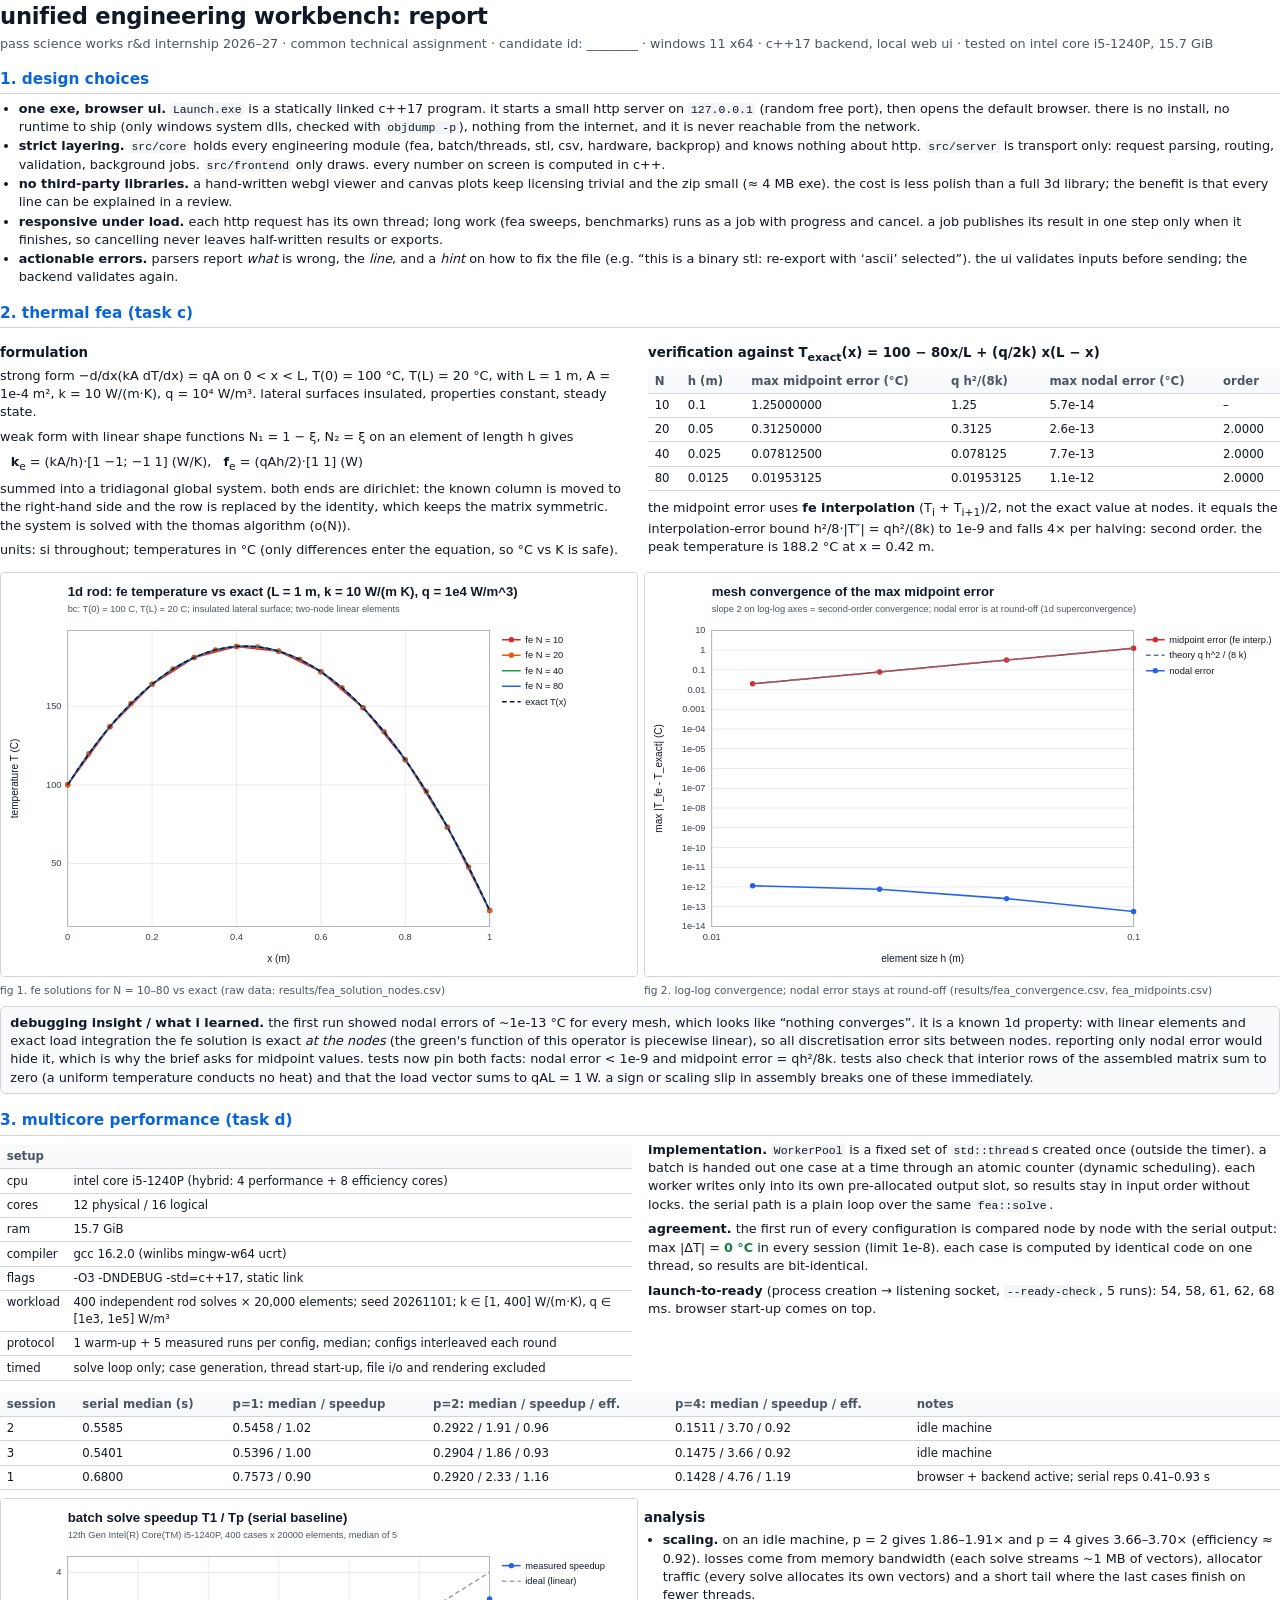
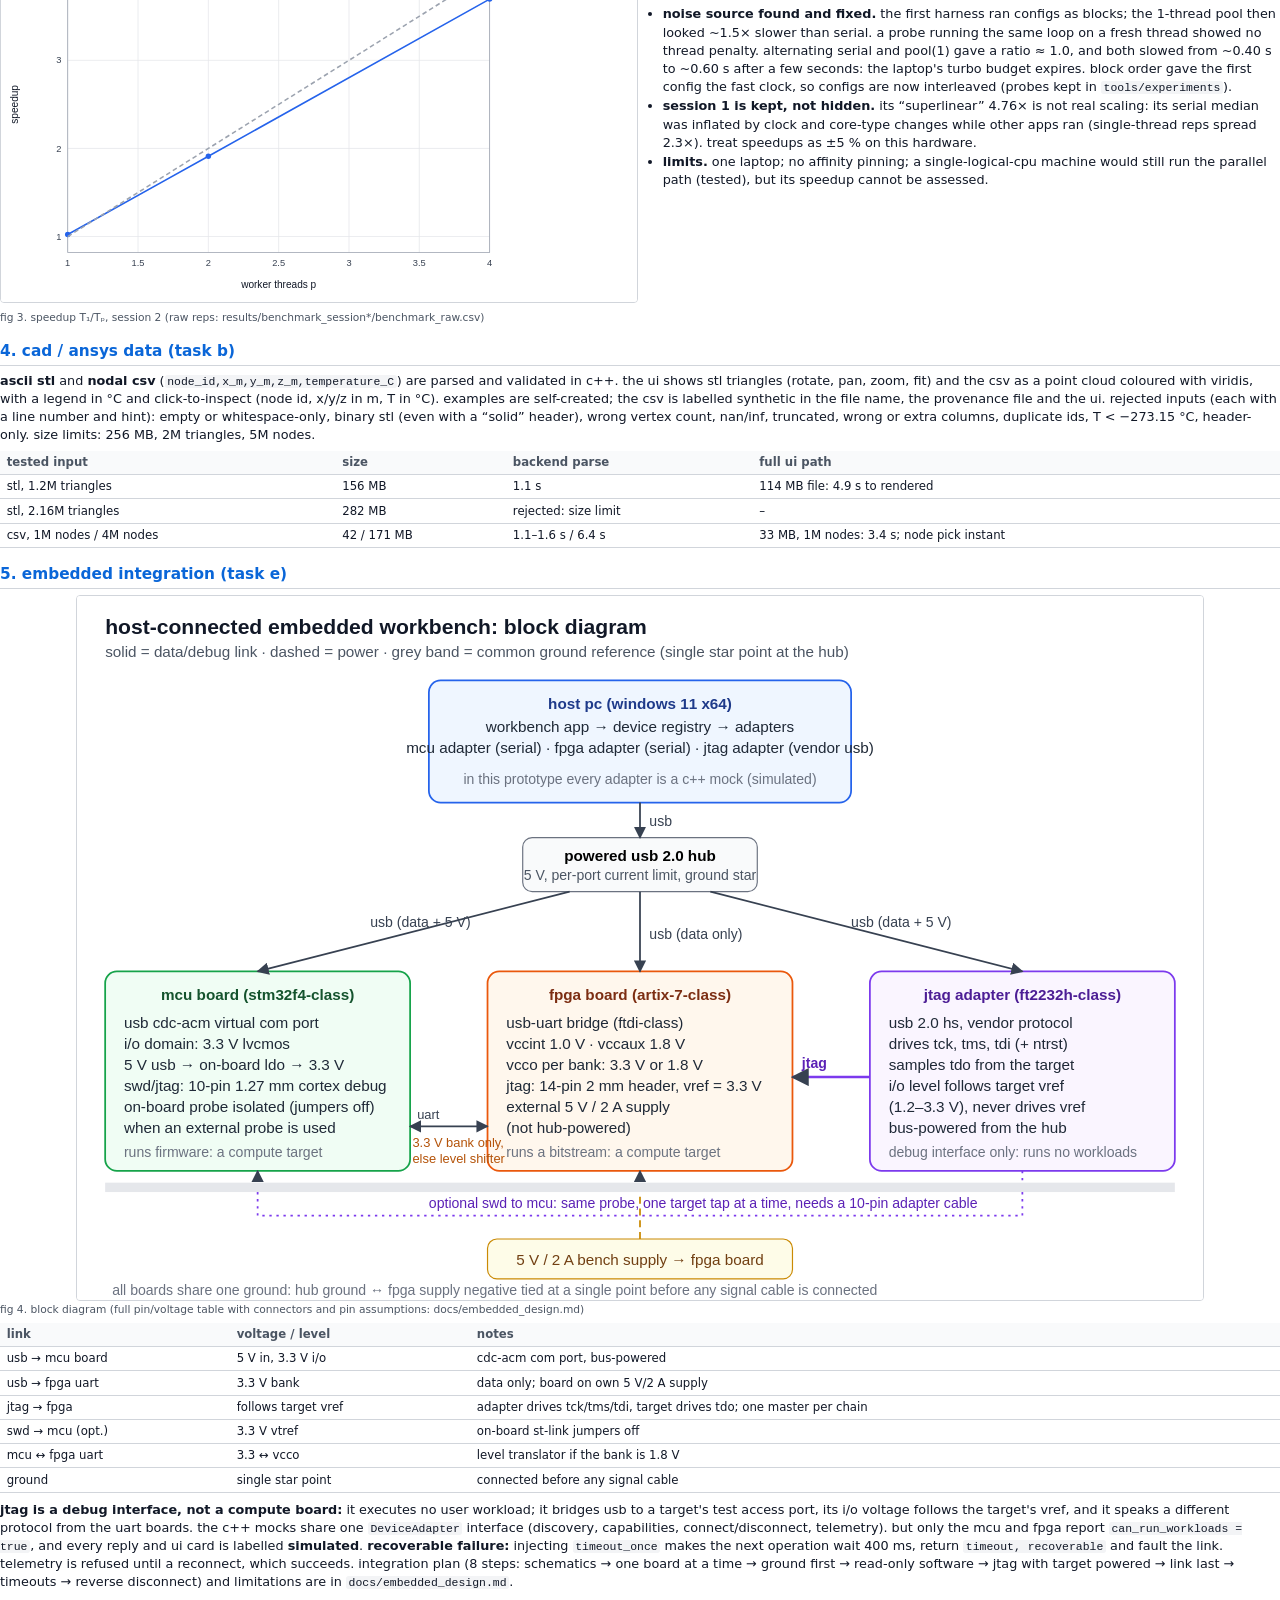
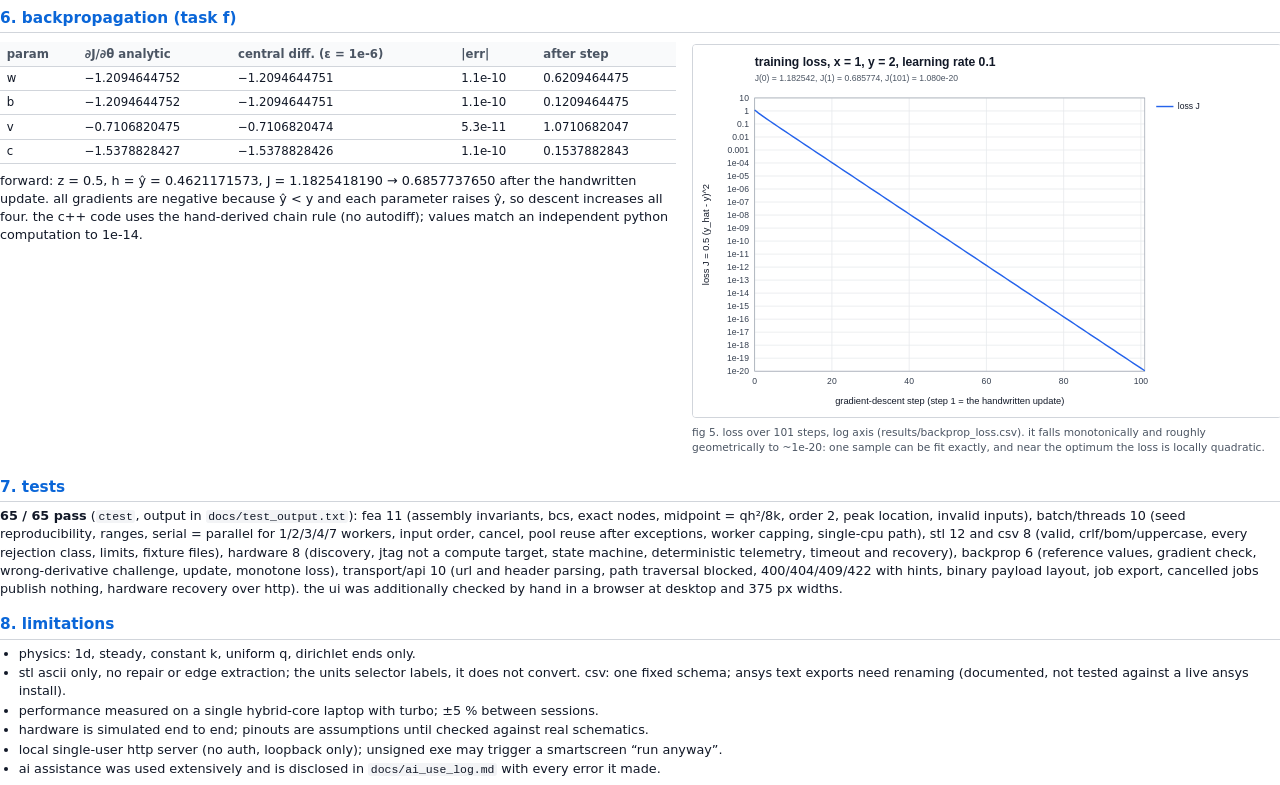
==== docs/report.html @ da9a7935 "docs: report, embedded design, backprop study sheet, ai-use log, ownership the backprop sheet's hand" ====
<!doctype html>
<html lang="en">
<head>
<meta charset="utf-8">
<title>unified engineering workbench: report</title>
<style>
  @page { size: A4; margin: 14mm 15mm 14mm 15mm; }
  :root { --ink: #111827; --muted: #4b5563; --rule: #d1d5db; --accent: #0a66d8; }
  html { -webkit-print-color-adjust: exact; print-color-adjust: exact; }
  body { font: 9.6pt/1.42 "Segoe UI", system-ui, sans-serif; color: var(--ink); margin: 0; }
  h1 { font-size: 17pt; margin: 0 0 2pt; letter-spacing: -0.01em; }
  h2 { font-size: 11.5pt; margin: 12pt 0 4pt; color: var(--accent); border-bottom: 1px solid var(--rule); padding-bottom: 2pt; }
  h3 { font-size: 10pt; margin: 8pt 0 3pt; }
  p { margin: 0 0 5pt; }
  ul { margin: 0 0 5pt; padding-left: 14pt; }
  li { margin: 1pt 0; }
  code { font: 8.6pt Consolas, monospace; background: #f3f4f6; padding: 0 2pt; border-radius: 2pt; }
  table { border-collapse: collapse; width: 100%; margin: 3pt 0 6pt; font-size: 8.8pt; font-variant-numeric: tabular-nums; }
  th, td { border-bottom: 1px solid var(--rule); padding: 2.5pt 5pt; text-align: left; vertical-align: top; }
  th { color: var(--muted); font-weight: 600; background: #f9fafb; }
  .sub { color: var(--muted); margin-bottom: 8pt; }
  .figs { display: grid; grid-template-columns: 1fr 1fr; gap: 6pt; margin: 4pt 0 6pt; }
  .figs img, .fig img { width: 100%; border: 1px solid var(--rule); border-radius: 3pt; }
  .fig { margin: 4pt 0; }
  .cap { font-size: 8pt; color: var(--muted); margin-top: 1pt; }
  .two { display: grid; grid-template-columns: 1fr 1fr; gap: 12pt; }
  .break { break-before: page; }
  .box { border: 1px solid var(--rule); border-radius: 4pt; padding: 5pt 7pt; background: #f9fafb; margin: 4pt 0 6pt; }
  .ok { color: #15803d; font-weight: 600; }
  .figs, .fig, table, .box, .two { break-inside: avoid; }
  h2 { break-after: avoid; }
  .bp { grid-template-columns: 1.15fr 1fr; }
  .bp td, .bp th { white-space: nowrap; }
</style>
</head>
<body>

<h1>unified engineering workbench: report</h1>
<div class="sub">pass science works r&amp;d internship 2026–27 · common technical assignment · candidate id: ________ ·
windows 11 x64 · c++17 backend, local web ui · tested on intel core i5-1240P, 15.7 GiB</div>

<h2>1. design choices</h2>
<ul>
  <li><b>one exe, browser ui.</b> <code>Launch.exe</code> is a statically linked c++17 program. it starts a small http server on
    <code>127.0.0.1</code> (random free port), then opens the default browser. there is no install, no runtime to ship
    (only windows system dlls, checked with <code>objdump -p</code>), nothing from the internet, and it is never reachable from the network.</li>
  <li><b>strict layering.</b> <code>src/core</code> holds every engineering module (fea, batch/threads, stl, csv, hardware, backprop) and knows
    nothing about http. <code>src/server</code> is transport only: request parsing, routing, validation, background jobs.
    <code>src/frontend</code> only draws. every number on screen is computed in c++.</li>
  <li><b>no third-party libraries.</b> a hand-written webgl viewer and canvas plots keep licensing trivial and the zip small (≈ 4 MB exe).
    the cost is less polish than a full 3d library; the benefit is that every line can be explained in a review.</li>
  <li><b>responsive under load.</b> each http request has its own thread; long work (fea sweeps, benchmarks) runs as a job with progress
    and cancel. a job publishes its result in one step only when it finishes, so cancelling never leaves half-written results or exports.</li>
  <li><b>actionable errors.</b> parsers report <i>what</i> is wrong, the <i>line</i>, and a <i>hint</i> on how to fix the file
    (e.g. “this is a binary stl: re-export with ‘ascii’ selected”). the ui validates inputs before sending; the backend validates again.</li>
</ul>

<h2>2. thermal fea (task c)</h2>
<div class="two">
<div>
<h3>formulation</h3>
<p>strong form −d/dx(kA dT/dx) = qA on 0 &lt; x &lt; L, T(0) = 100 °C, T(L) = 20 °C, with L = 1 m, A = 1e-4 m², k = 10 W/(m·K),
q = 10⁴ W/m³. lateral surfaces insulated, properties constant, steady state.</p>
<p>weak form with linear shape functions N₁ = 1 − ξ, N₂ = ξ on an element of length h gives</p>
<p style="margin-left:8pt"><b>k</b><sub>e</sub> = (kA/h)·[1 −1; −1 1] (W/K), &nbsp; <b>f</b><sub>e</sub> = (qAh/2)·[1 1] (W)</p>
<p>summed into a tridiagonal global system. both ends are dirichlet: the known column is moved to the right-hand side and the row
is replaced by the identity, which keeps the matrix symmetric. the system is solved with the thomas algorithm (o(N)).</p>
<p>units: si throughout; temperatures in °C (only differences enter the equation, so °C vs K is safe).</p>
</div>
<div>
<h3>verification against T<sub>exact</sub>(x) = 100 − 80x/L + (q/2k) x(L − x)</h3>
<table>
  <tr><th>N</th><th>h (m)</th><th>max midpoint error (°C)</th><th>q h²/(8k)</th><th>max nodal error (°C)</th><th>order</th></tr>
  <tr><td>10</td><td>0.1</td><td>1.25000000</td><td>1.25</td><td>5.7e-14</td><td>–</td></tr>
  <tr><td>20</td><td>0.05</td><td>0.31250000</td><td>0.3125</td><td>2.6e-13</td><td>2.0000</td></tr>
  <tr><td>40</td><td>0.025</td><td>0.07812500</td><td>0.078125</td><td>7.7e-13</td><td>2.0000</td></tr>
  <tr><td>80</td><td>0.0125</td><td>0.01953125</td><td>0.01953125</td><td>1.1e-12</td><td>2.0000</td></tr>
</table>
<p>the midpoint error uses <b>fe interpolation</b> (T<sub>i</sub> + T<sub>i+1</sub>)/2, not the exact value at nodes. it equals the
interpolation-error bound h²/8·|T″| = qh²/(8k) to 1e-9 and falls 4× per halving: second order. the peak temperature
is 188.2 °C at x = 0.42 m.</p>
</div>
</div>
<div class="figs">
  <div><img src="../results/fea_temperature.svg" alt=""><div class="cap">fig 1. fe solutions for N = 10–80 vs exact (raw data: results/fea_solution_nodes.csv)</div></div>
  <div><img src="../results/fea_convergence.svg" alt=""><div class="cap">fig 2. log-log convergence; nodal error stays at round-off (results/fea_convergence.csv, fea_midpoints.csv)</div></div>
</div>
<div class="box"><b>debugging insight / what i learned.</b> the first run showed nodal errors of ~1e-13 °C for every mesh, which looks like
“nothing converges”. it is a known 1d property: with linear elements and exact load integration the fe solution is exact <i>at the nodes</i>
(the green's function of this operator is piecewise linear), so all discretisation error sits between nodes. reporting only nodal
error would hide it, which is why the brief asks for midpoint values. tests now pin both facts: nodal error &lt; 1e-9 and midpoint error
= qh²/8k. tests also check that interior rows of the assembled matrix sum to zero (a uniform temperature conducts no heat) and that the load
vector sums to qAL = 1 W. a sign or scaling slip in assembly breaks one of these immediately.</div>

<h2>3. multicore performance (task d)</h2>
<div class="two">
<div>
<table>
  <tr><th colspan="2">setup</th></tr>
  <tr><td>cpu</td><td>intel core i5-1240P (hybrid: 4 performance + 8 efficiency cores)</td></tr>
  <tr><td>cores</td><td>12 physical / 16 logical</td></tr>
  <tr><td>ram</td><td>15.7 GiB</td></tr>
  <tr><td>compiler</td><td>gcc 16.2.0 (winlibs mingw-w64 ucrt)</td></tr>
  <tr><td>flags</td><td>-O3 -DNDEBUG -std=c++17, static link</td></tr>
  <tr><td>workload</td><td>400 independent rod solves × 20,000 elements; seed 20261101; k ∈ [1, 400] W/(m·K), q ∈ [1e3, 1e5] W/m³</td></tr>
  <tr><td>protocol</td><td>1 warm-up + 5 measured runs per config, median; configs interleaved each round</td></tr>
  <tr><td>timed</td><td>solve loop only; case generation, thread start-up, file i/o and rendering excluded</td></tr>
</table>
</div>
<div>
<p><b>implementation.</b> <code>WorkerPool</code> is a fixed set of <code>std::thread</code>s created once (outside the timer). a batch is
handed out one case at a time through an atomic counter (dynamic scheduling). each worker writes only into its own pre-allocated output
slot, so results stay in input order without locks. the serial path is a plain loop over the same <code>fea::solve</code>.</p>
<p><b>agreement.</b> the first run of every configuration is compared node by node with the serial output: max |ΔT| = <span class="ok">0 °C</span>
in every session (limit 1e-8). each case is computed by identical code on one thread, so results are bit-identical.</p>
<p><b>launch-to-ready</b> (process creation → listening socket, <code>--ready-check</code>, 5 runs): 54, 58, 61, 62, 68 ms. browser start-up comes on top.</p>
</div>
</div>
<table>
  <tr><th>session</th><th>serial median (s)</th><th>p=1: median / speedup</th><th>p=2: median / speedup / eff.</th><th>p=4: median / speedup / eff.</th><th>notes</th></tr>
  <tr><td>2</td><td>0.5585</td><td>0.5458 / 1.02</td><td>0.2922 / 1.91 / 0.96</td><td>0.1511 / 3.70 / 0.92</td><td>idle machine</td></tr>
  <tr><td>3</td><td>0.5401</td><td>0.5396 / 1.00</td><td>0.2904 / 1.86 / 0.93</td><td>0.1475 / 3.66 / 0.92</td><td>idle machine</td></tr>
  <tr><td>1</td><td>0.6800</td><td>0.7573 / 0.90</td><td>0.2920 / 2.33 / 1.16</td><td>0.1428 / 4.76 / 1.19</td><td>browser + backend active; serial reps 0.41–0.93 s</td></tr>
</table>
<div class="figs">
  <div><img src="../results/benchmark_session2/benchmark_speedup.svg" alt=""><div class="cap">fig 3. speedup T₁/Tₚ, session 2 (raw reps: results/benchmark_session*/benchmark_raw.csv)</div></div>
  <div>
    <h3>analysis</h3>
    <ul>
      <li><b>scaling.</b> on an idle machine, p = 2 gives 1.86–1.91× and p = 4 gives 3.66–3.70× (efficiency ≈ 0.92). losses come from memory
        bandwidth (each solve streams ~1 MB of vectors), allocator traffic (every solve allocates its own vectors) and a short tail where
        the last cases finish on fewer threads.</li>
      <li><b>noise source found and fixed.</b> the first harness ran configs as blocks; the 1-thread pool then looked ~1.5× slower than serial.
        a probe running the same loop on a fresh thread showed no thread penalty. alternating serial and pool(1) gave a ratio ≈ 1.0, and
        both slowed from ~0.40 s to ~0.60 s after a few seconds: the laptop's turbo budget expires. block order gave the first config the
        fast clock, so configs are now interleaved (probes kept in <code>tools/experiments</code>).</li>
      <li><b>session 1 is kept, not hidden.</b> its “superlinear” 4.76× is not real scaling: its serial median was inflated by clock and
        core-type changes while other apps ran (single-thread reps spread 2.3×). treat speedups as ±5 % on this hardware.</li>
      <li><b>limits.</b> one laptop; no affinity pinning; a single-logical-cpu machine would still run the parallel path (tested), but its
        speedup cannot be assessed.</li>
    </ul>
  </div>
</div>

<h2>4. cad / ansys data (task b)</h2>
<p><b>ascii stl</b> and <b>nodal csv</b> (<code>node_id,x_m,y_m,z_m,temperature_C</code>) are parsed and validated in c++. the ui shows stl
triangles (rotate, pan, zoom, fit) and the csv as a point cloud coloured with viridis, with a legend in °C and click-to-inspect (node id,
x/y/z in m, T in °C). examples are self-created; the csv is labelled synthetic in the file name, the provenance file and the ui. rejected
inputs (each with a line number and hint): empty or whitespace-only, binary stl (even with a “solid” header), wrong vertex count, nan/inf,
truncated, wrong or extra columns, duplicate ids, T &lt; −273.15 °C, header-only. size limits: 256 MB, 2M triangles, 5M nodes.</p>
<table>
  <tr><th>tested input</th><th>size</th><th>backend parse</th><th>full ui path</th></tr>
  <tr><td>stl, 1.2M triangles</td><td>156 MB</td><td>1.1 s</td><td>114 MB file: 4.9 s to rendered</td></tr>
  <tr><td>stl, 2.16M triangles</td><td>282 MB</td><td>rejected: size limit</td><td>–</td></tr>
  <tr><td>csv, 1M nodes / 4M nodes</td><td>42 / 171 MB</td><td>1.1–1.6 s / 6.4 s</td><td>33 MB, 1M nodes: 3.4 s; node pick instant</td></tr>
</table>

<h2>5. embedded integration (task e)</h2>
<div class="fig">
<img src="../src/frontend/img/block_diagram.svg" alt="" style="width:88%;display:block;margin:0 auto;border:1px solid #d1d5db;border-radius:3pt">
<div class="cap">fig 4. block diagram (full pin/voltage table with connectors and pin assumptions: docs/embedded_design.md)</div>
</div>
<div>
<table>
  <tr><th>link</th><th>voltage / level</th><th>notes</th></tr>
  <tr><td>usb → mcu board</td><td>5 V in, 3.3 V i/o</td><td>cdc-acm com port, bus-powered</td></tr>
  <tr><td>usb → fpga uart</td><td>3.3 V bank</td><td>data only; board on own 5 V/2 A supply</td></tr>
  <tr><td>jtag → fpga</td><td>follows target vref</td><td>adapter drives tck/tms/tdi, target drives tdo; one master per chain</td></tr>
  <tr><td>swd → mcu (opt.)</td><td>3.3 V vtref</td><td>on-board st-link jumpers off</td></tr>
  <tr><td>mcu ↔ fpga uart</td><td>3.3 ↔ vcco</td><td>level translator if the bank is 1.8 V</td></tr>
  <tr><td>ground</td><td>single star point</td><td>connected before any signal cable</td></tr>
</table>
</div>
<p><b>jtag is a debug interface, not a compute board:</b> it executes no user workload; it bridges usb to a target's test access port, its
i/o voltage follows the target's vref, and it speaks a different protocol from the uart boards. the c++ mocks share one
<code>DeviceAdapter</code> interface (discovery, capabilities, connect/disconnect, telemetry). but only the mcu and fpga report
<code>can_run_workloads = true</code>, and every reply and ui card is labelled <b>simulated</b>. <b>recoverable failure:</b> injecting
<code>timeout_once</code> makes the next operation wait 400 ms, return <code>timeout, recoverable</code> and fault the link. telemetry is
refused until a reconnect, which succeeds. integration plan (8 steps: schematics → one board at a time → ground first → read-only
software → jtag with target powered → link last → timeouts → reverse disconnect) and limitations are in <code>docs/embedded_design.md</code>.</p>

<h2>6. backpropagation (task f)</h2>
<div class="two bp">
<div>
<table>
  <tr><th>param</th><th>∂J/∂θ analytic</th><th>central diff. (ε = 1e-6)</th><th>|err|</th><th>after step</th></tr>
  <tr><td>w</td><td>−1.2094644752</td><td>−1.2094644751</td><td>1.1e-10</td><td>0.6209464475</td></tr>
  <tr><td>b</td><td>−1.2094644752</td><td>−1.2094644751</td><td>1.1e-10</td><td>0.1209464475</td></tr>
  <tr><td>v</td><td>−0.7106820475</td><td>−0.7106820474</td><td>5.3e-11</td><td>1.0710682047</td></tr>
  <tr><td>c</td><td>−1.5378828427</td><td>−1.5378828426</td><td>1.1e-10</td><td>0.1537882843</td></tr>
</table>
<p>forward: z = 0.5, h = ŷ = 0.4621171573, J = 1.1825418190 → 0.6857737650 after the handwritten update. all gradients are negative
because ŷ &lt; y and each parameter raises ŷ, so descent increases all four. the c++ code uses the hand-derived chain rule (no autodiff);
values match an independent python computation to 1e-14.</p>
</div>
<div class="fig"><img src="../results/backprop_loss.svg" alt=""><div class="cap">fig 5. loss over 101 steps, log axis (results/backprop_loss.csv). it falls monotonically and roughly geometrically to ~1e-20: one sample can be fit exactly, and near the optimum the loss is locally quadratic.</div></div>
</div>

<h2>7. tests</h2>
<p><b>65 / 65 pass</b> (<code>ctest</code>, output in <code>docs/test_output.txt</code>): fea 11 (assembly invariants, bcs, exact nodes, midpoint =
qh²/8k, order 2, peak location, invalid inputs), batch/threads 10 (seed reproducibility, ranges, serial = parallel for 1/2/3/4/7 workers,
input order, cancel, pool reuse after exceptions, worker capping, single-cpu path), stl 12 and csv 8 (valid, crlf/bom/uppercase, every
rejection class, limits, fixture files), hardware 8 (discovery, jtag not a compute target, state machine, deterministic telemetry, timeout
and recovery), backprop 6 (reference values, gradient check, wrong-derivative challenge, update, monotone loss), transport/api 10 (url and
header parsing, path traversal blocked, 400/404/409/422 with hints, binary payload layout, job export, cancelled jobs publish nothing,
hardware recovery over http). the ui was additionally checked by hand in a browser at desktop and 375 px widths.</p>

<h2>8. limitations</h2>
<ul>
  <li>physics: 1d, steady, constant k, uniform q, dirichlet ends only.</li>
  <li>stl ascii only, no repair or edge extraction; the units selector labels, it does not convert. csv: one fixed schema;
    ansys text exports need renaming (documented, not tested against a live ansys install).</li>
  <li>performance measured on a single hybrid-core laptop with turbo; ±5 % between sessions.</li>
  <li>hardware is simulated end to end; pinouts are assumptions until checked against real schematics.</li>
  <li>local single-user http server (no auth, loopback only); unsigned exe may trigger a smartscreen “run anyway”.</li>
  <li>ai assistance was used extensively and is disclosed in <code>docs/ai_use_log.md</code> with every error it made.</li>
</ul>
</body>
</html>
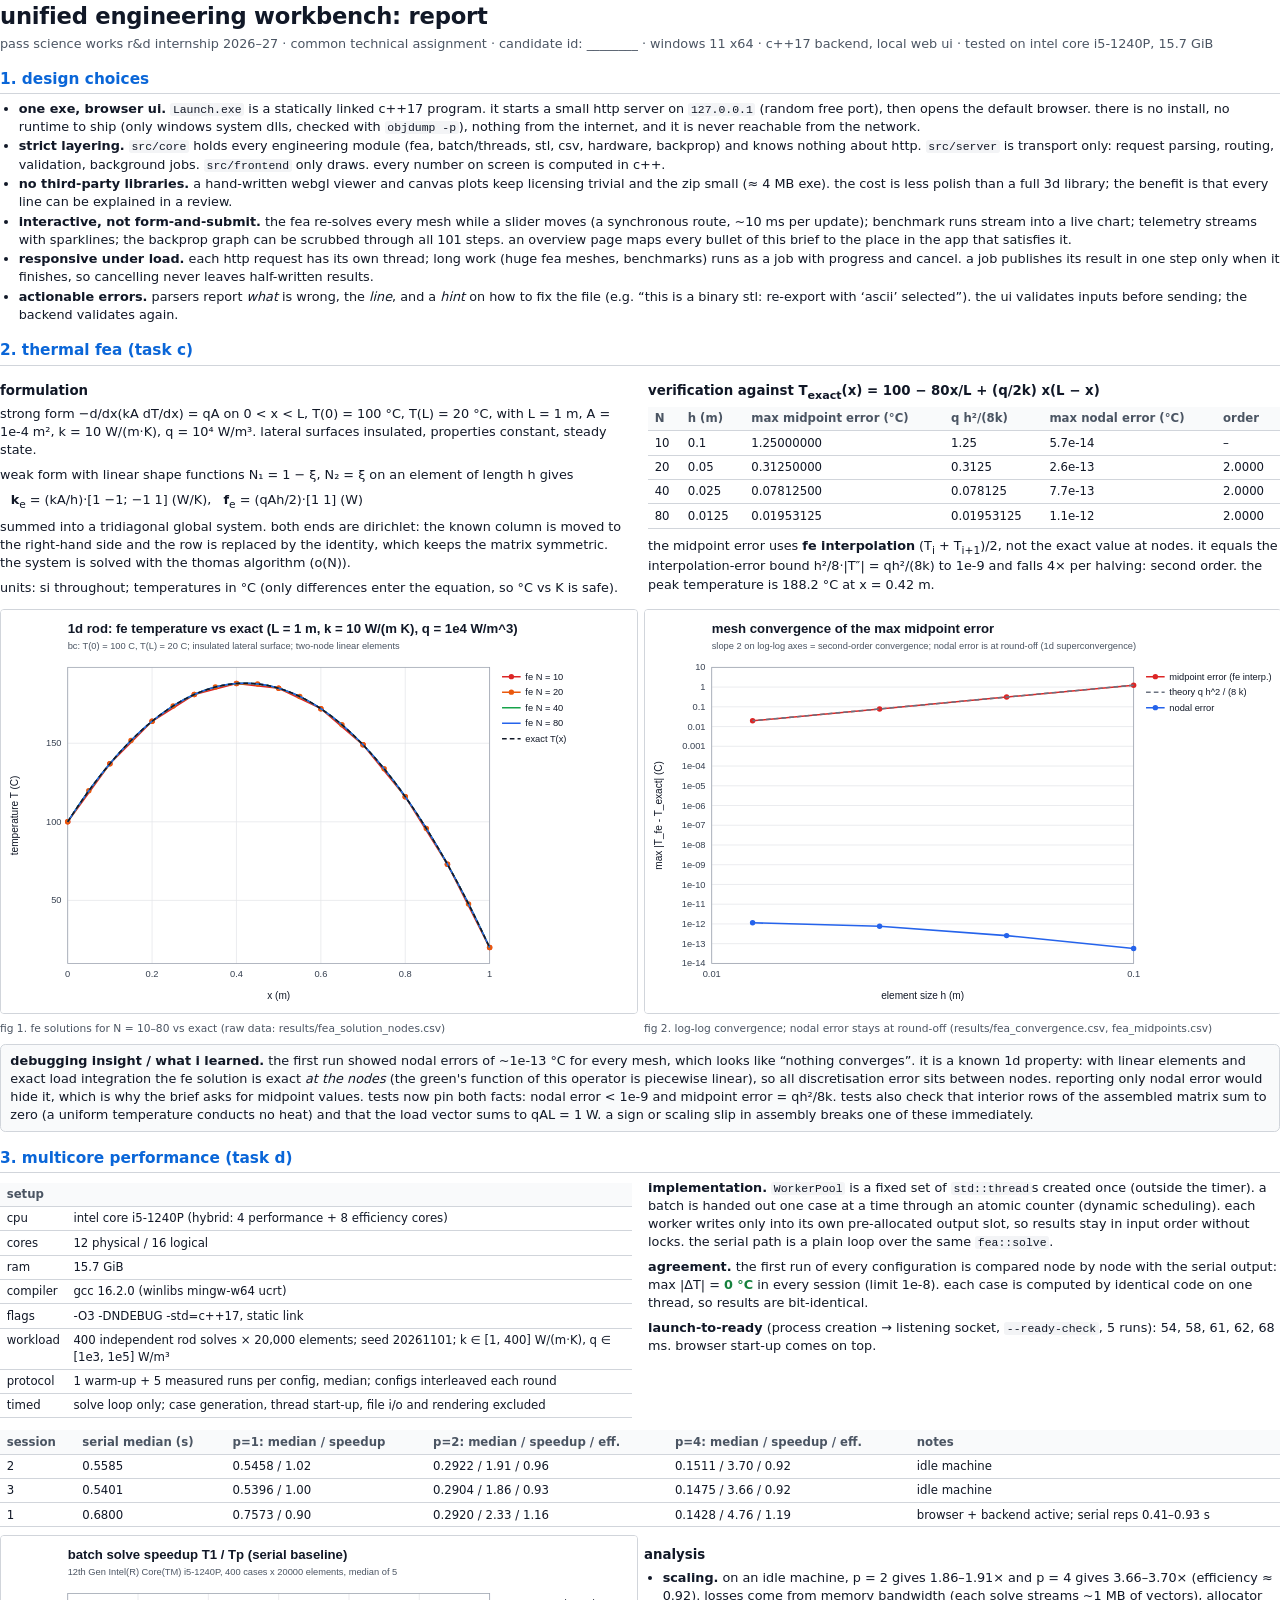
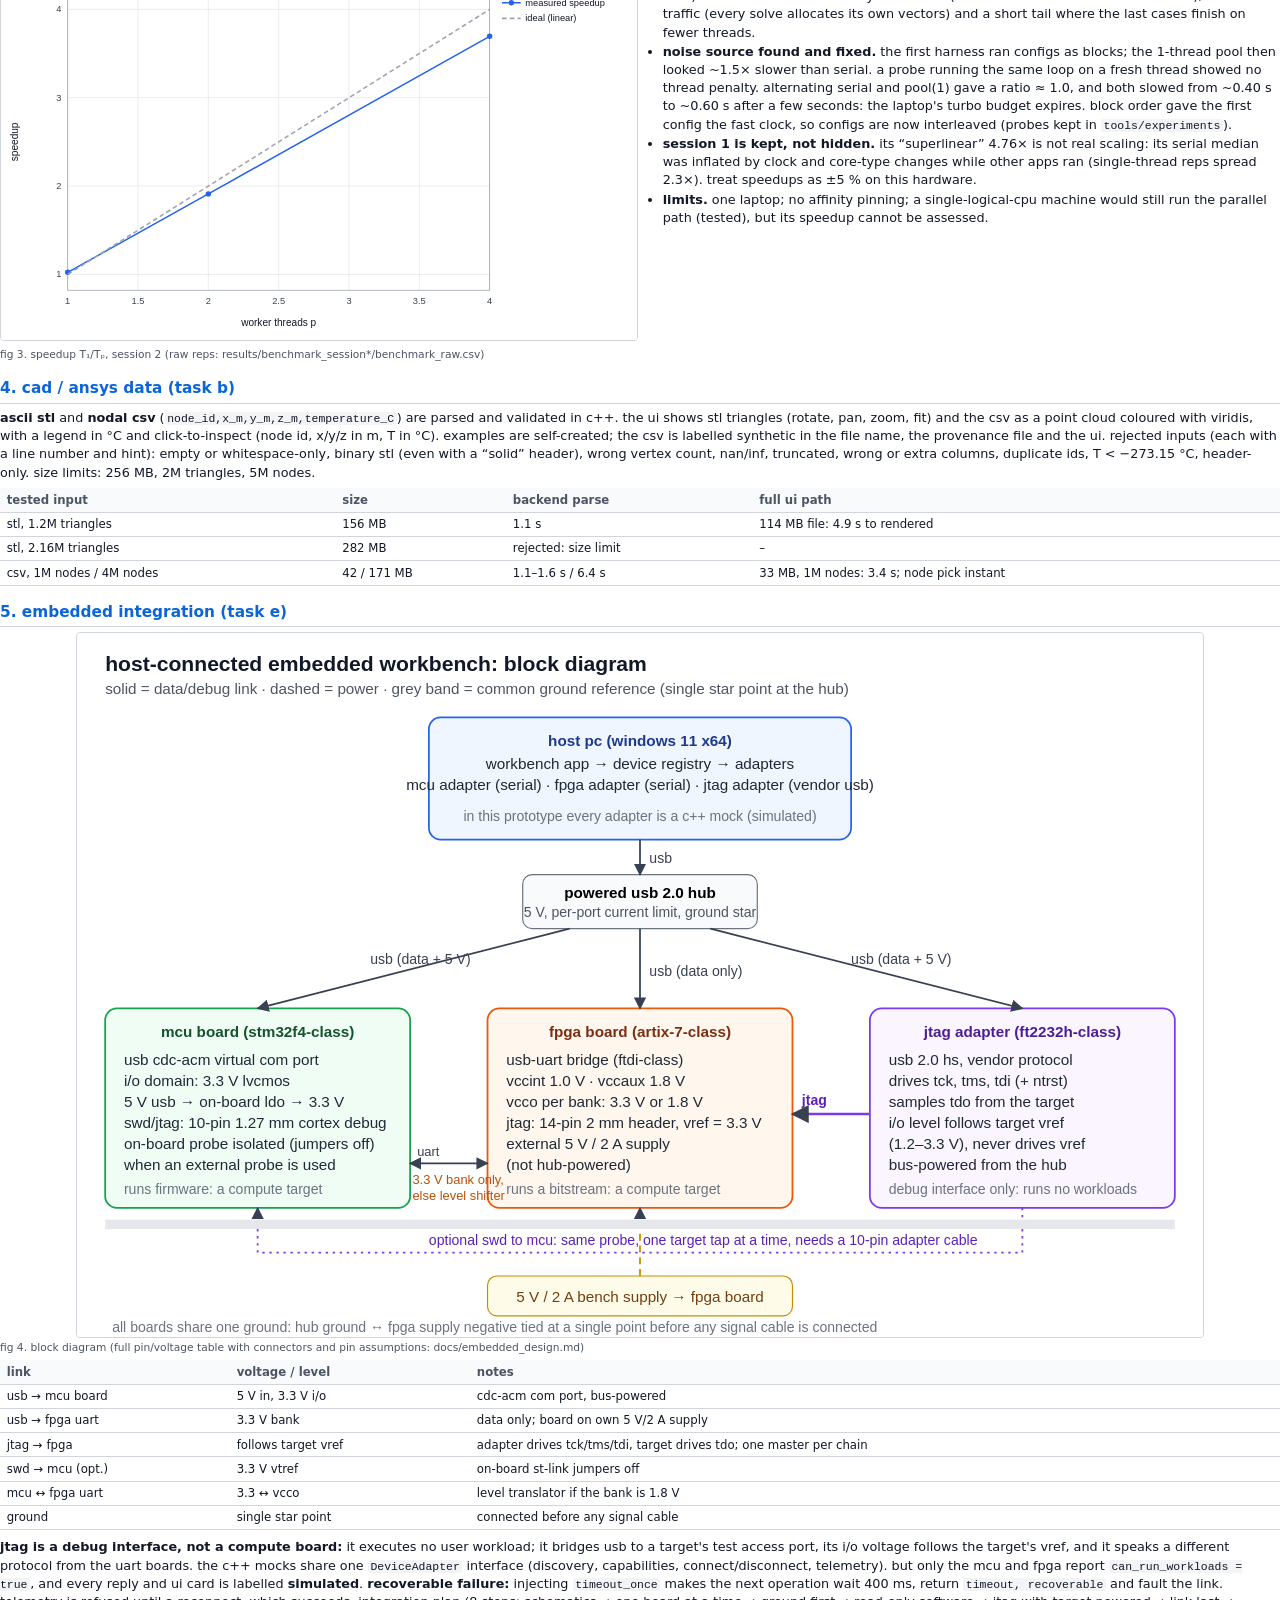
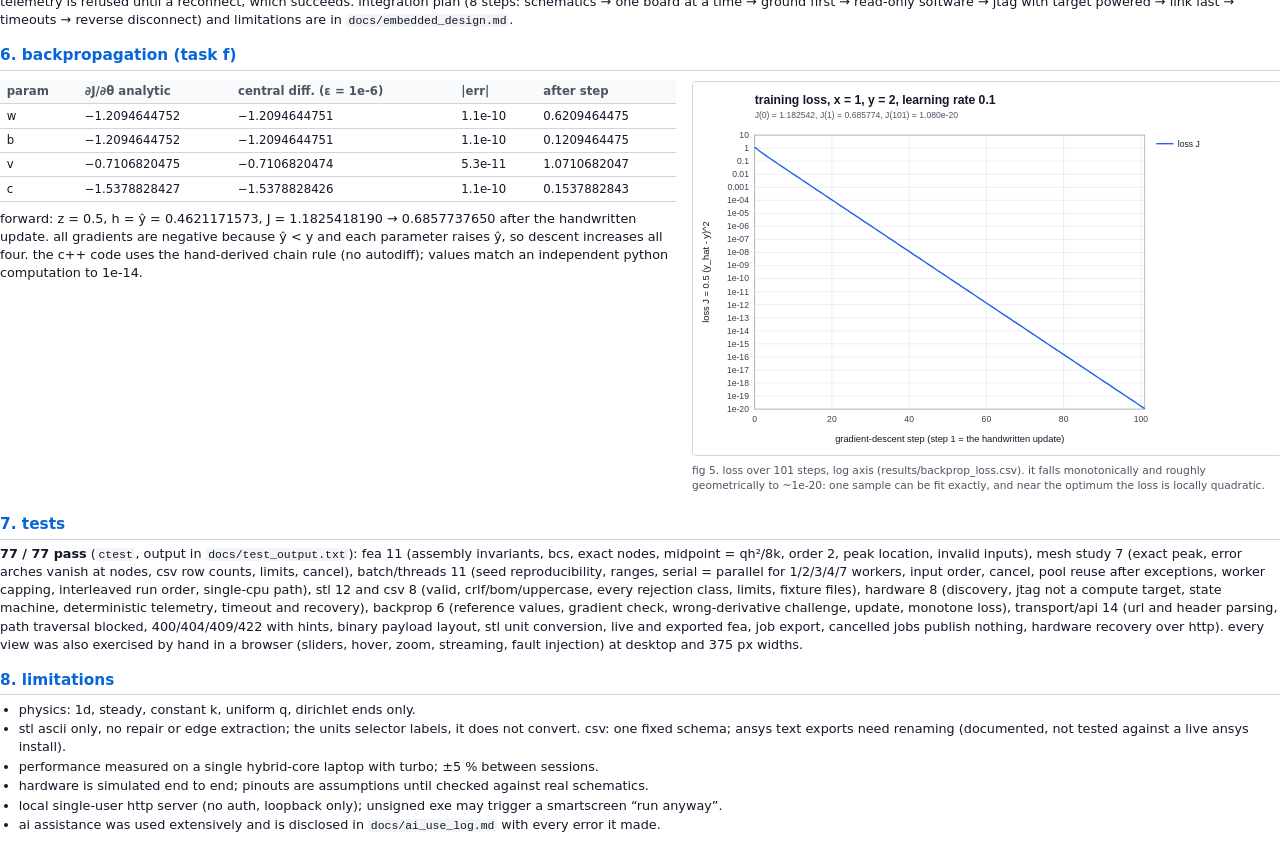
==== commit b26a1945: "docs: walkthrough for the new ui, readme/report/provenance/ai log updates, submission pdf script scr" ====
--- a/docs/report.html
+++ b/docs/report.html
@@ -49,8 +49,11 @@
     <code>src/frontend</code> only draws. every number on screen is computed in c++.</li>
   <li><b>no third-party libraries.</b> a hand-written webgl viewer and canvas plots keep licensing trivial and the zip small (≈ 4 MB exe).
     the cost is less polish than a full 3d library; the benefit is that every line can be explained in a review.</li>
-  <li><b>responsive under load.</b> each http request has its own thread; long work (fea sweeps, benchmarks) runs as a job with progress
-    and cancel. a job publishes its result in one step only when it finishes, so cancelling never leaves half-written results or exports.</li>
+  <li><b>interactive, not form-and-submit.</b> the fea re-solves every mesh while a slider moves (a synchronous route, ~10 ms per update);
+    benchmark runs stream into a live chart; telemetry streams with sparklines; the backprop graph can be scrubbed through all 101 steps.
+    an overview page maps every bullet of this brief to the place in the app that satisfies it.</li>
+  <li><b>responsive under load.</b> each http request has its own thread; long work (huge fea meshes, benchmarks) runs as a job with
+    progress and cancel. a job publishes its result in one step only when it finishes, so cancelling never leaves half-written results.</li>
   <li><b>actionable errors.</b> parsers report <i>what</i> is wrong, the <i>line</i>, and a <i>hint</i> on how to fix the file
     (e.g. “this is a binary stl: re-export with ‘ascii’ selected”). the ui validates inputs before sending; the backend validates again.</li>
 </ul>
@@ -197,13 +200,15 @@
 </div>
 
 <h2>7. tests</h2>
-<p><b>65 / 65 pass</b> (<code>ctest</code>, output in <code>docs/test_output.txt</code>): fea 11 (assembly invariants, bcs, exact nodes, midpoint =
-qh²/8k, order 2, peak location, invalid inputs), batch/threads 10 (seed reproducibility, ranges, serial = parallel for 1/2/3/4/7 workers,
-input order, cancel, pool reuse after exceptions, worker capping, single-cpu path), stl 12 and csv 8 (valid, crlf/bom/uppercase, every
-rejection class, limits, fixture files), hardware 8 (discovery, jtag not a compute target, state machine, deterministic telemetry, timeout
-and recovery), backprop 6 (reference values, gradient check, wrong-derivative challenge, update, monotone loss), transport/api 10 (url and
-header parsing, path traversal blocked, 400/404/409/422 with hints, binary payload layout, job export, cancelled jobs publish nothing,
-hardware recovery over http). the ui was additionally checked by hand in a browser at desktop and 375 px widths.</p>
+<p><b>77 / 77 pass</b> (<code>ctest</code>, output in <code>docs/test_output.txt</code>): fea 11 (assembly invariants, bcs, exact nodes, midpoint =
+qh²/8k, order 2, peak location, invalid inputs), mesh study 7 (exact peak, error arches vanish at nodes, csv row counts, limits, cancel),
+batch/threads 11 (seed reproducibility, ranges, serial = parallel for 1/2/3/4/7 workers, input order, cancel, pool reuse after exceptions,
+worker capping, interleaved run order, single-cpu path), stl 12 and csv 8 (valid, crlf/bom/uppercase, every rejection class, limits, fixture
+files), hardware 8 (discovery, jtag not a compute target, state machine, deterministic telemetry, timeout and recovery), backprop 6 (reference
+values, gradient check, wrong-derivative challenge, update, monotone loss), transport/api 14 (url and header parsing, path traversal blocked,
+400/404/409/422 with hints, binary payload layout, stl unit conversion, live and exported fea, job export, cancelled jobs publish nothing,
+hardware recovery over http). every view was also exercised by hand in a browser (sliders, hover, zoom, streaming, fault injection) at
+desktop and 375 px widths.</p>
 
 <h2>8. limitations</h2>
 <ul>
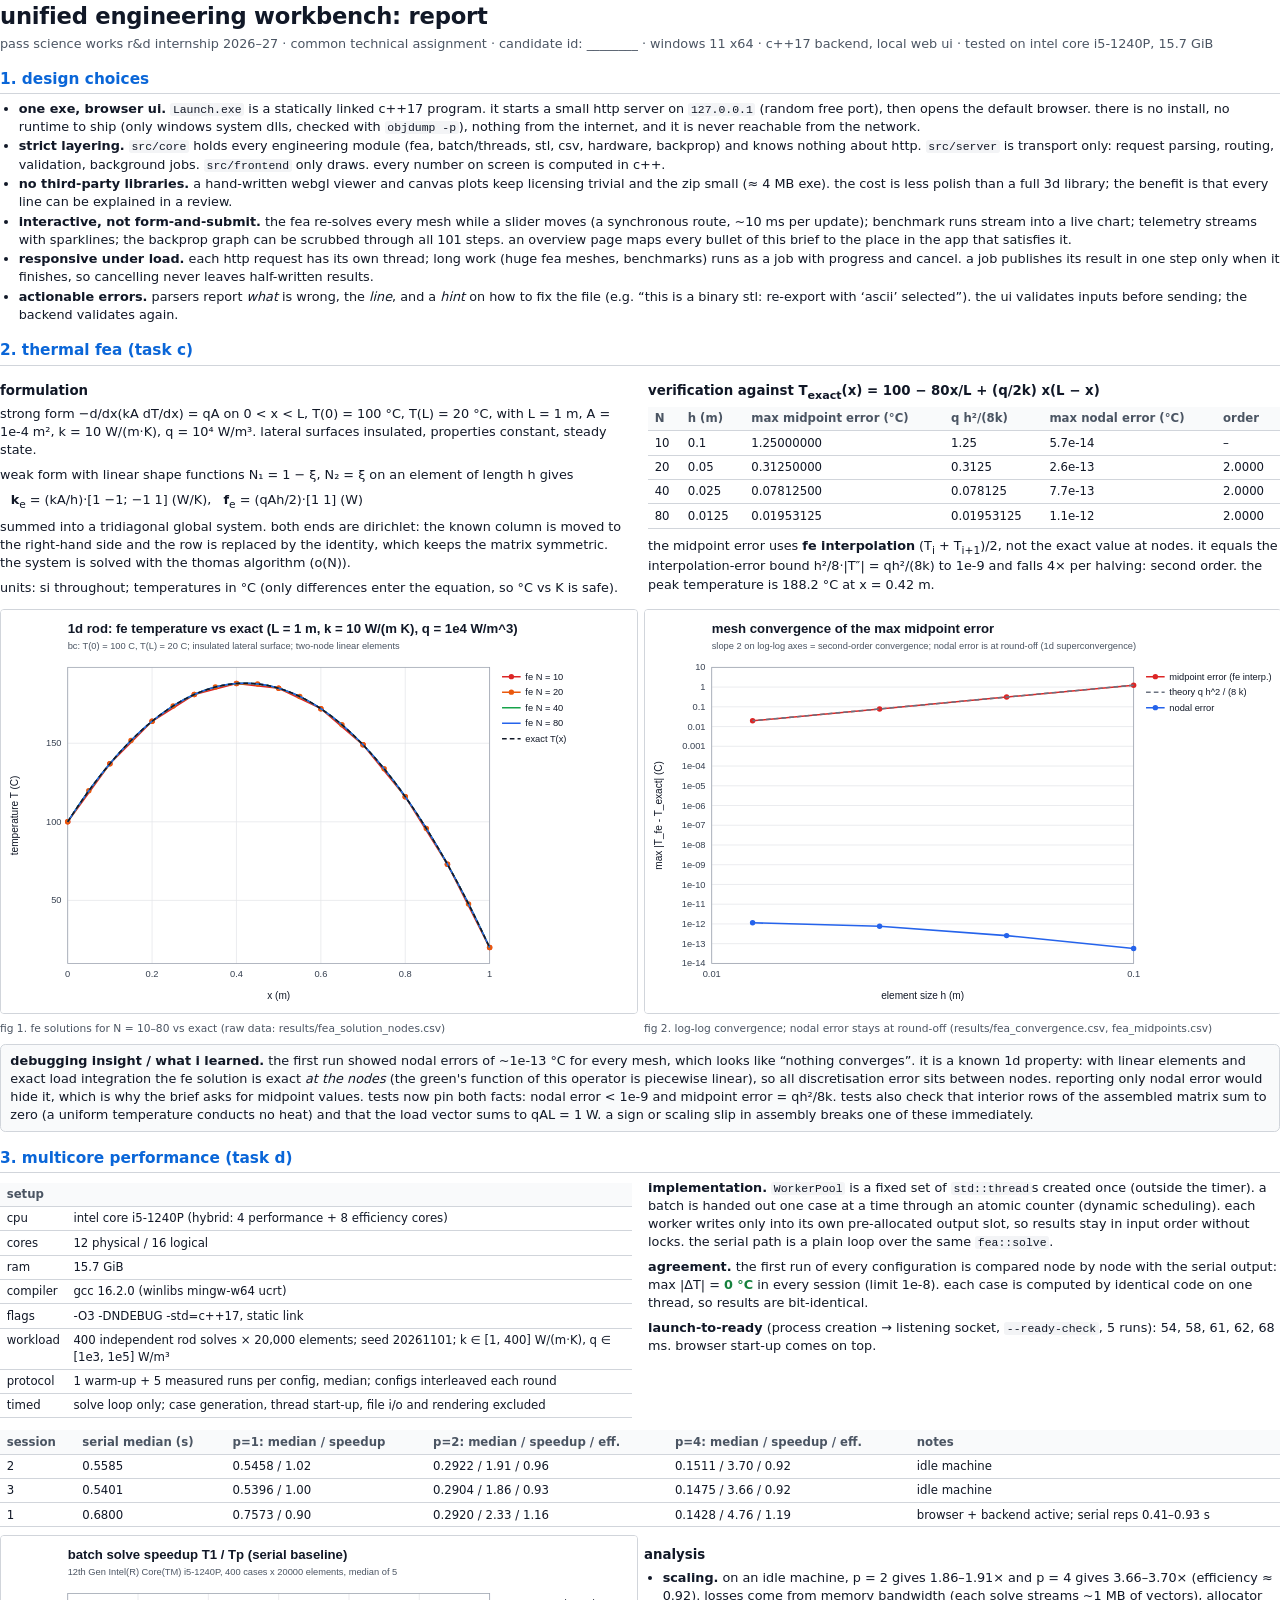
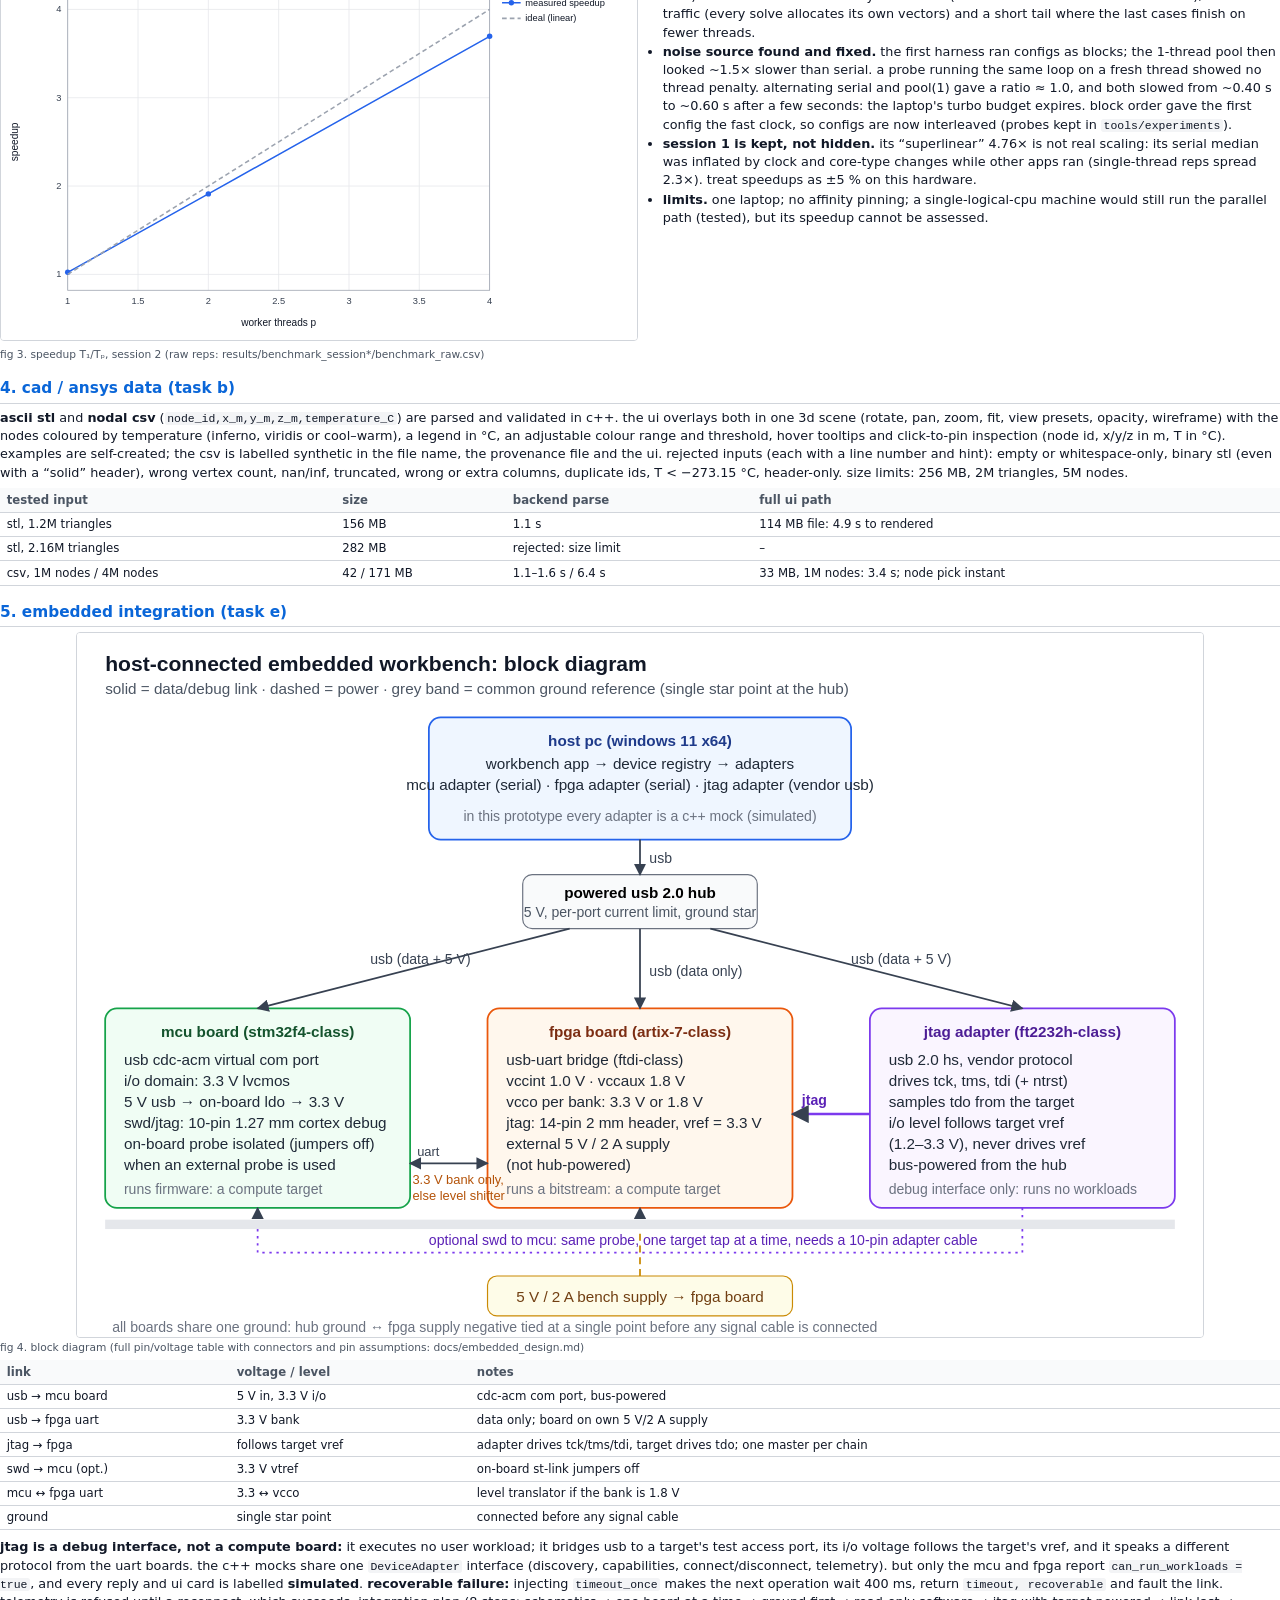
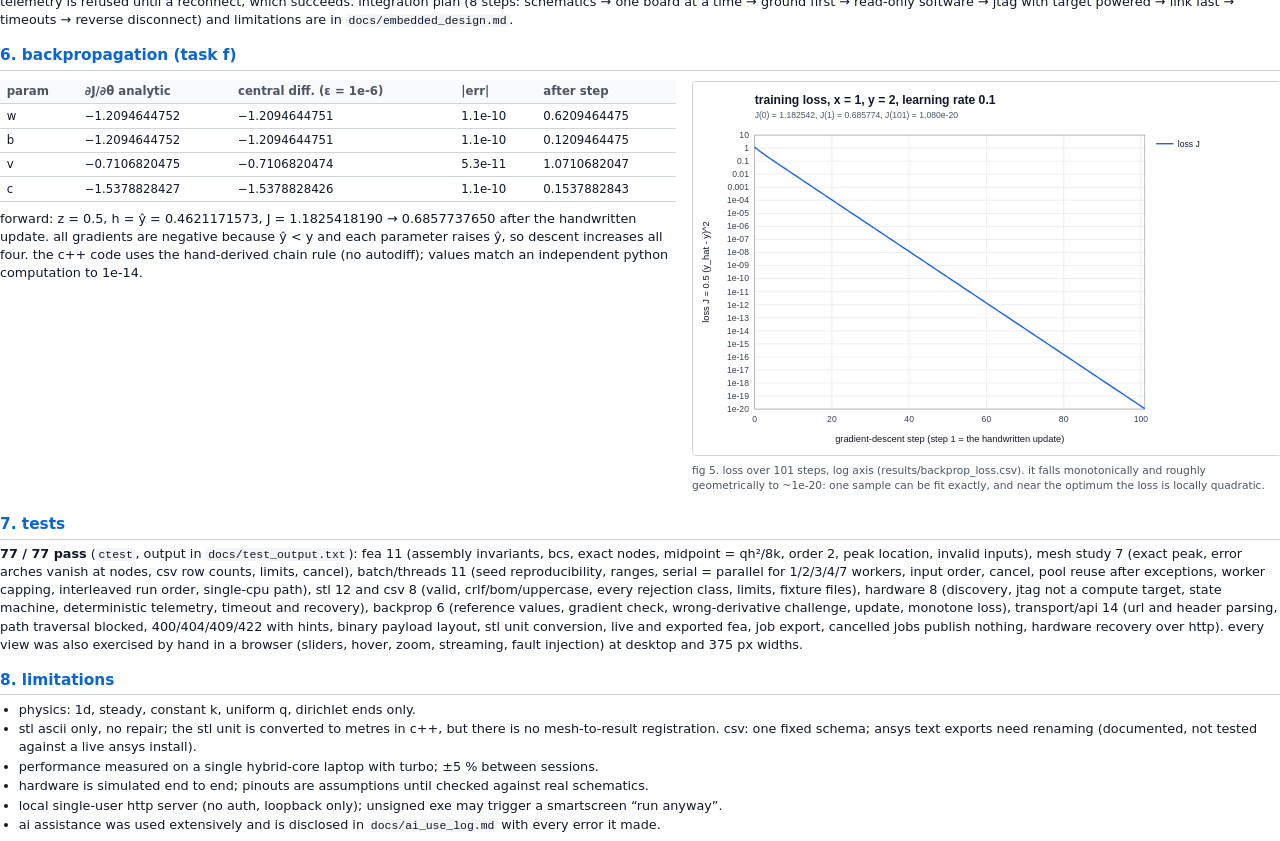
==== commit 8a332311: "docs: fix stale stl-unit and colour-map wording; ascii-only submission script windows powershell 5.1" ====
--- a/docs/report.html
+++ b/docs/report.html
@@ -146,9 +146,9 @@
 </div>
 
 <h2>4. cad / ansys data (task b)</h2>
-<p><b>ascii stl</b> and <b>nodal csv</b> (<code>node_id,x_m,y_m,z_m,temperature_C</code>) are parsed and validated in c++. the ui shows stl
-triangles (rotate, pan, zoom, fit) and the csv as a point cloud coloured with viridis, with a legend in °C and click-to-inspect (node id,
-x/y/z in m, T in °C). examples are self-created; the csv is labelled synthetic in the file name, the provenance file and the ui. rejected
+<p><b>ascii stl</b> and <b>nodal csv</b> (<code>node_id,x_m,y_m,z_m,temperature_C</code>) are parsed and validated in c++. the ui overlays both in
+one 3d scene (rotate, pan, zoom, fit, view presets, opacity, wireframe) with the nodes coloured by temperature (inferno, viridis or
+cool–warm), a legend in °C, an adjustable colour range and threshold, hover tooltips and click-to-pin inspection (node id, x/y/z in m, T in °C). examples are self-created; the csv is labelled synthetic in the file name, the provenance file and the ui. rejected
 inputs (each with a line number and hint): empty or whitespace-only, binary stl (even with a “solid” header), wrong vertex count, nan/inf,
 truncated, wrong or extra columns, duplicate ids, T &lt; −273.15 °C, header-only. size limits: 256 MB, 2M triangles, 5M nodes.</p>
 <table>
@@ -213,7 +213,7 @@
 <h2>8. limitations</h2>
 <ul>
   <li>physics: 1d, steady, constant k, uniform q, dirichlet ends only.</li>
-  <li>stl ascii only, no repair or edge extraction; the units selector labels, it does not convert. csv: one fixed schema;
+  <li>stl ascii only, no repair; the stl unit is converted to metres in c++, but there is no mesh-to-result registration. csv: one fixed schema;
     ansys text exports need renaming (documented, not tested against a live ansys install).</li>
   <li>performance measured on a single hybrid-core laptop with turbo; ±5 % between sessions.</li>
   <li>hardware is simulated end to end; pinouts are assumptions until checked against real schematics.</li>
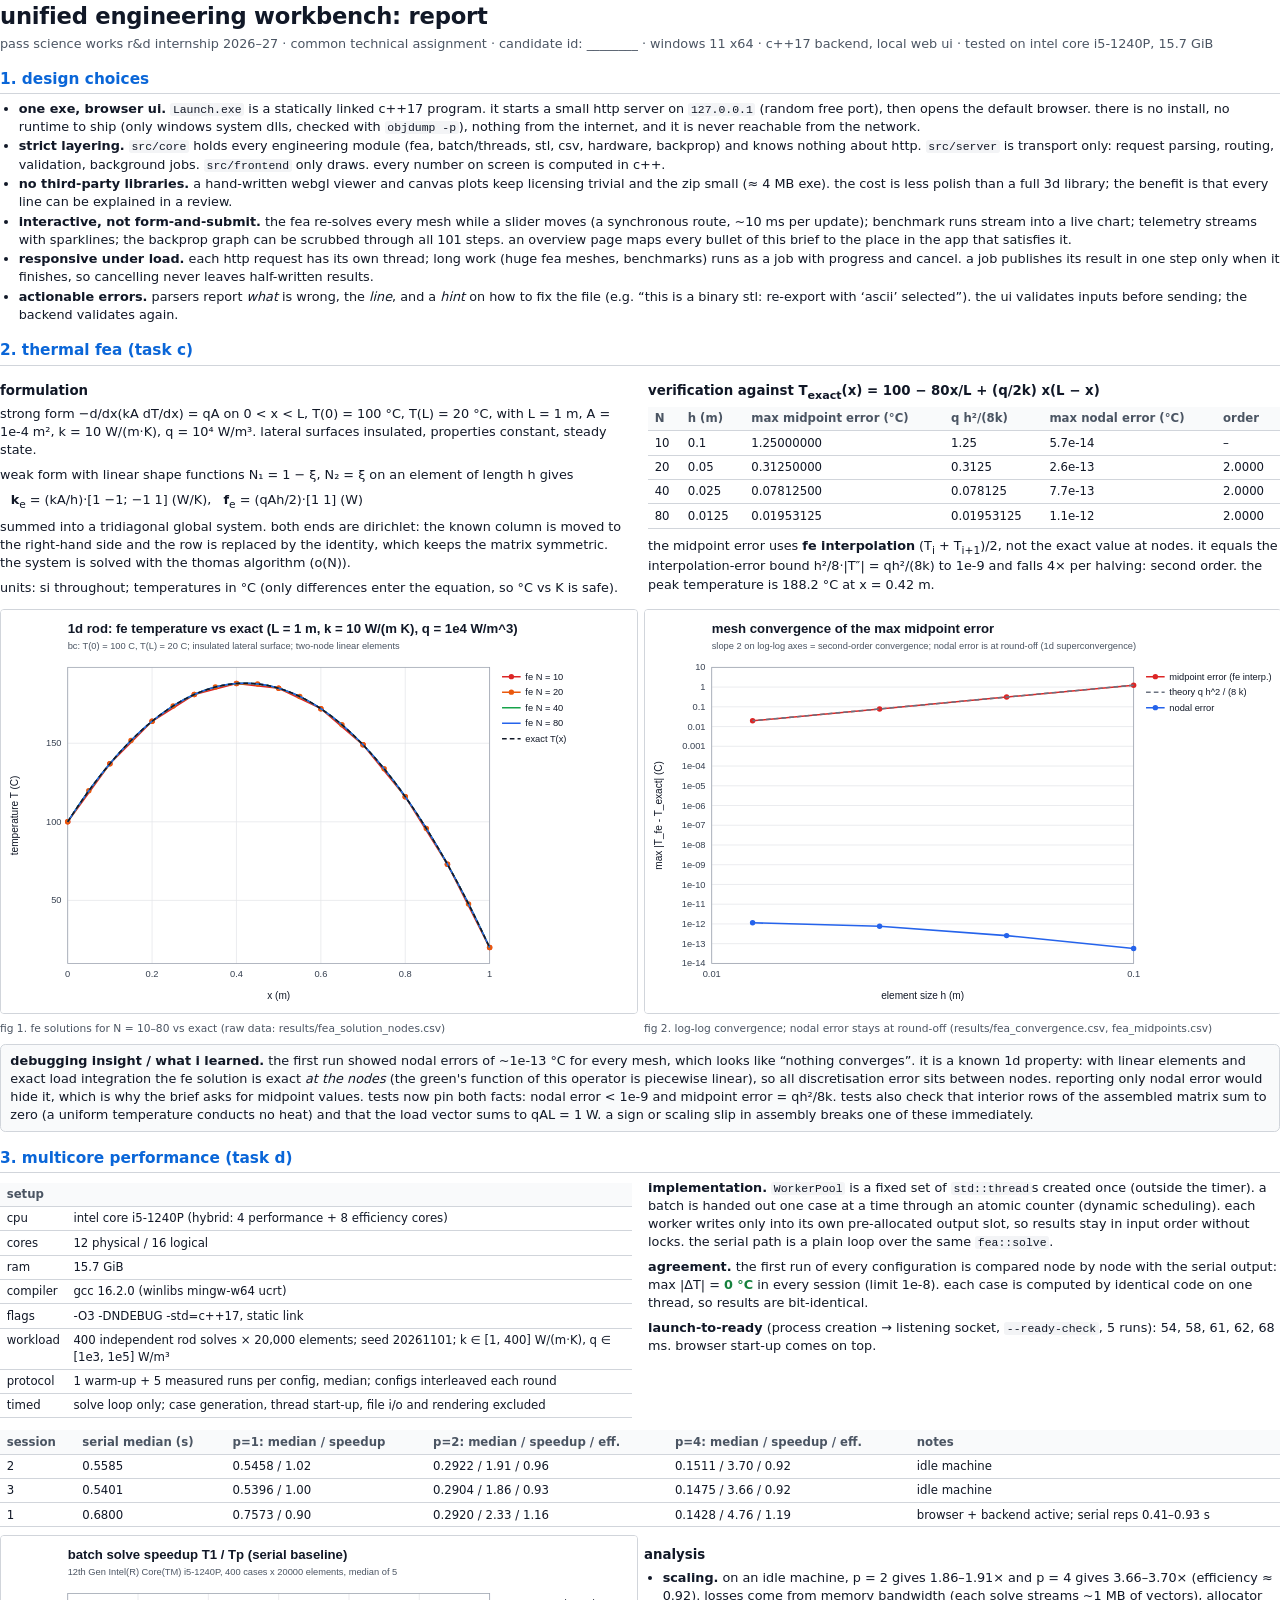
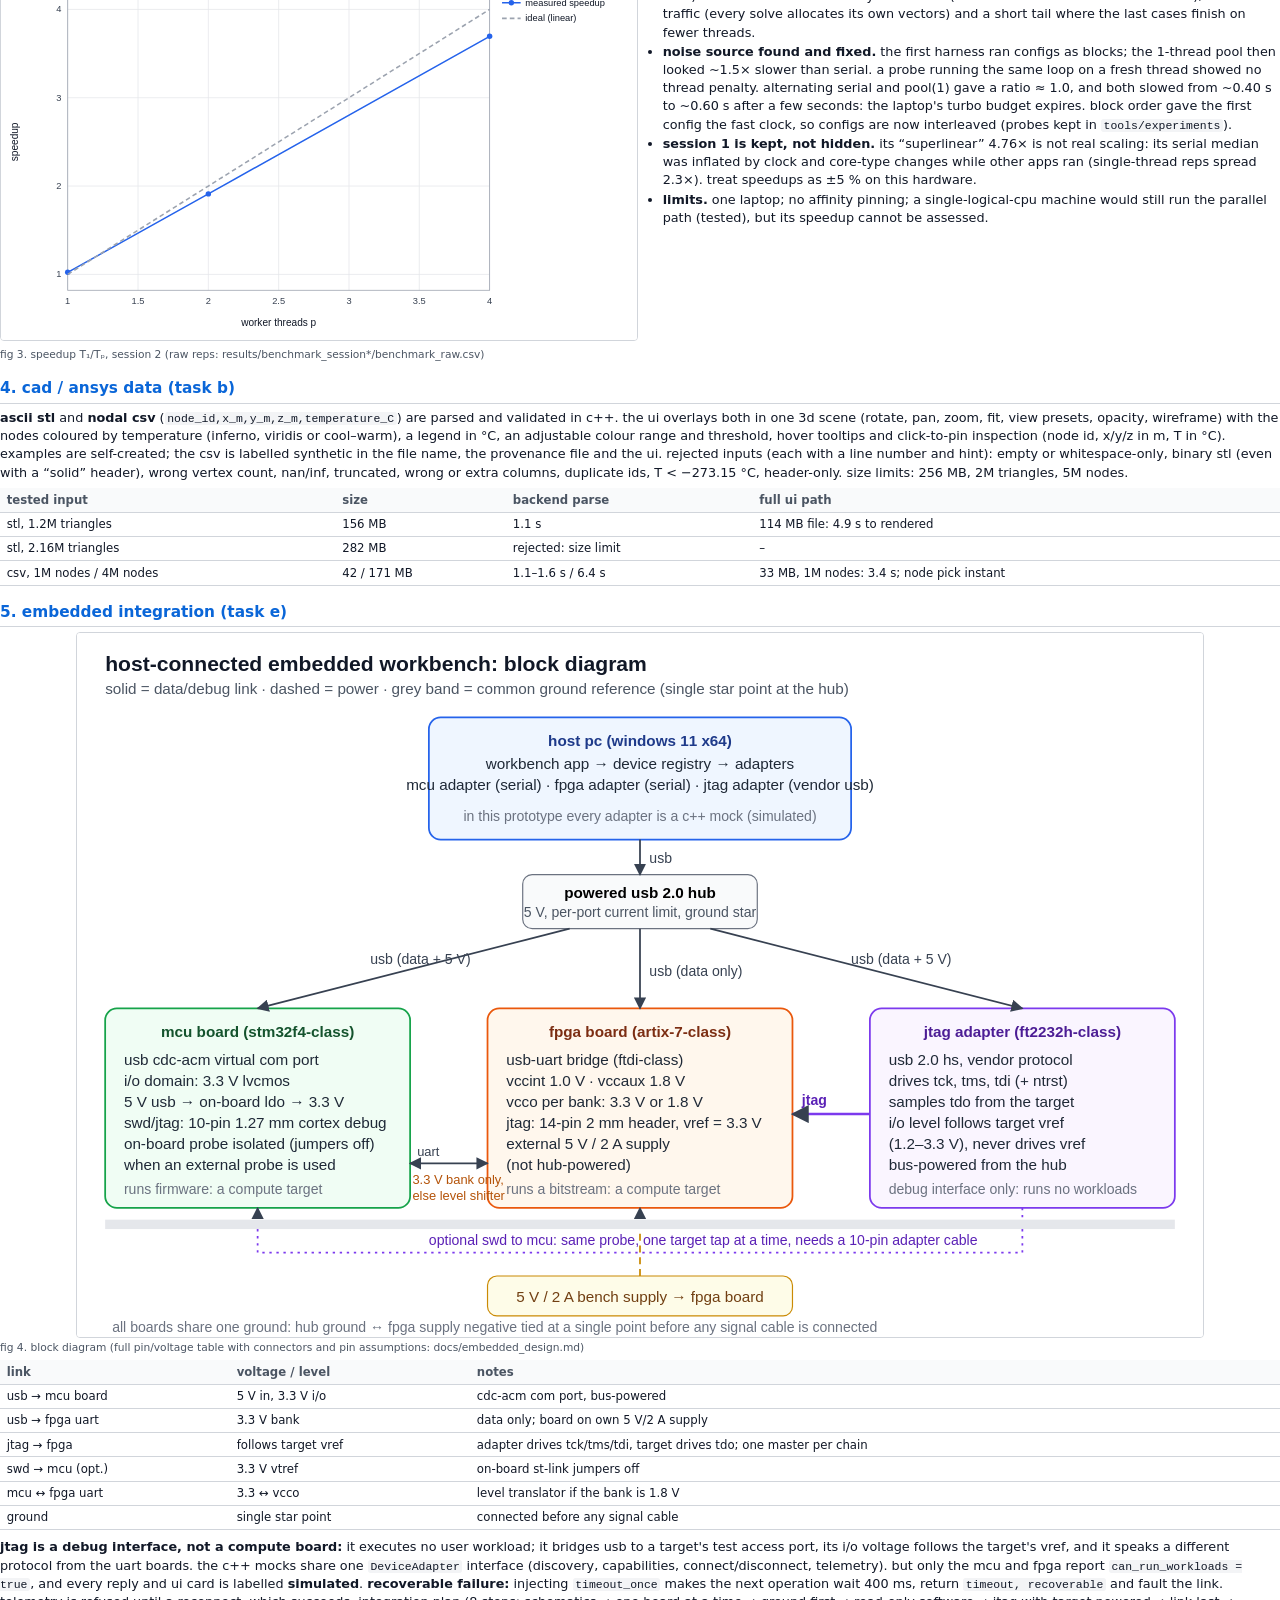
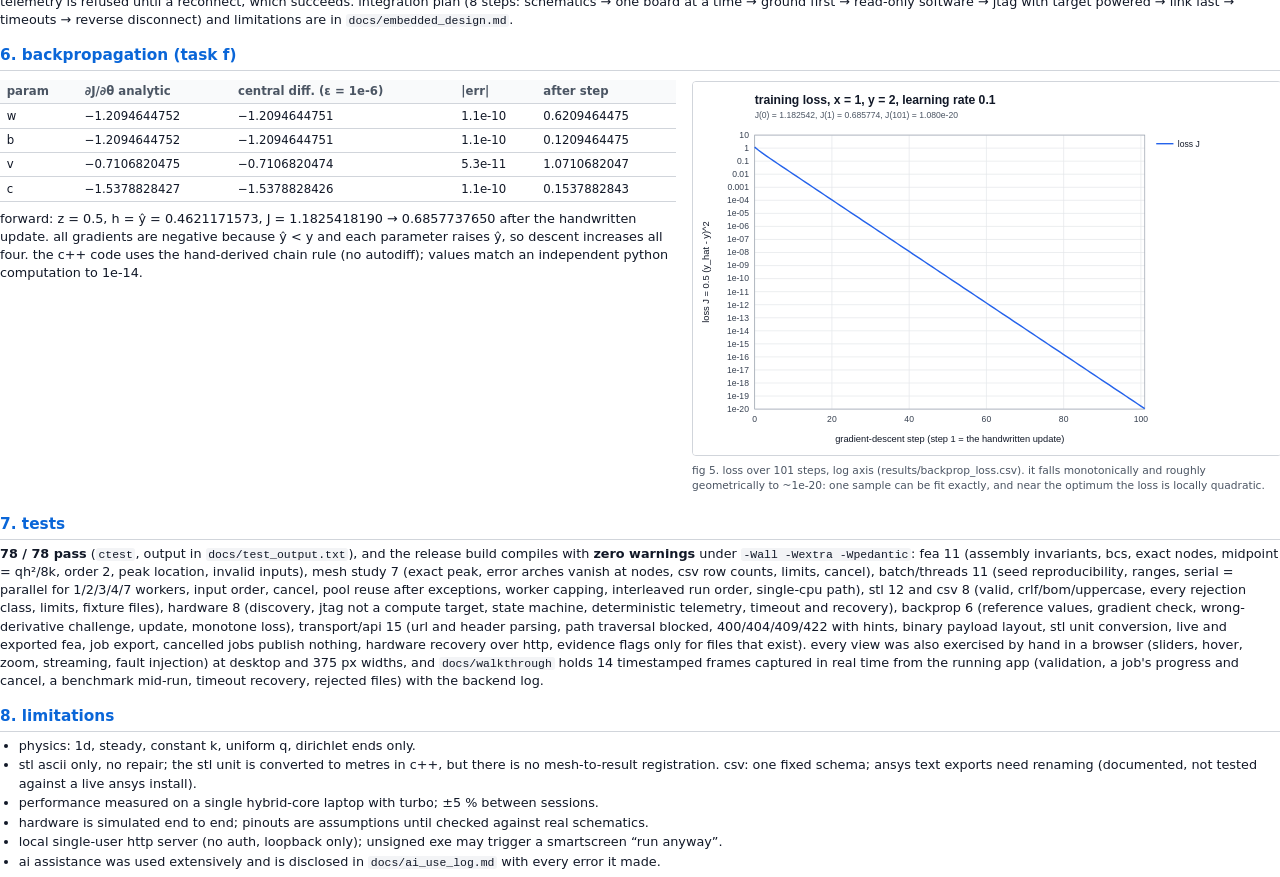
==== commit 714fd703: "docs: audit pass against the brief; refresh report, readme, logs and colour-map credits Co-Authored-" ====
--- a/docs/report.html
+++ b/docs/report.html
@@ -200,15 +200,17 @@
 </div>
 
 <h2>7. tests</h2>
-<p><b>77 / 77 pass</b> (<code>ctest</code>, output in <code>docs/test_output.txt</code>): fea 11 (assembly invariants, bcs, exact nodes, midpoint =
+<p><b>78 / 78 pass</b> (<code>ctest</code>, output in <code>docs/test_output.txt</code>), and the release build compiles with
+<b>zero warnings</b> under <code>-Wall -Wextra -Wpedantic</code>: fea 11 (assembly invariants, bcs, exact nodes, midpoint =
 qh²/8k, order 2, peak location, invalid inputs), mesh study 7 (exact peak, error arches vanish at nodes, csv row counts, limits, cancel),
 batch/threads 11 (seed reproducibility, ranges, serial = parallel for 1/2/3/4/7 workers, input order, cancel, pool reuse after exceptions,
 worker capping, interleaved run order, single-cpu path), stl 12 and csv 8 (valid, crlf/bom/uppercase, every rejection class, limits, fixture
 files), hardware 8 (discovery, jtag not a compute target, state machine, deterministic telemetry, timeout and recovery), backprop 6 (reference
-values, gradient check, wrong-derivative challenge, update, monotone loss), transport/api 14 (url and header parsing, path traversal blocked,
+values, gradient check, wrong-derivative challenge, update, monotone loss), transport/api 15 (url and header parsing, path traversal blocked,
 400/404/409/422 with hints, binary payload layout, stl unit conversion, live and exported fea, job export, cancelled jobs publish nothing,
-hardware recovery over http). every view was also exercised by hand in a browser (sliders, hover, zoom, streaming, fault injection) at
-desktop and 375 px widths.</p>
+hardware recovery over http, evidence flags only for files that exist). every view was also exercised by hand in a browser (sliders, hover,
+zoom, streaming, fault injection) at desktop and 375 px widths, and <code>docs/walkthrough</code> holds 14 timestamped frames captured in real
+time from the running app (validation, a job's progress and cancel, a benchmark mid-run, timeout recovery, rejected files) with the backend log.</p>
 
 <h2>8. limitations</h2>
 <ul>
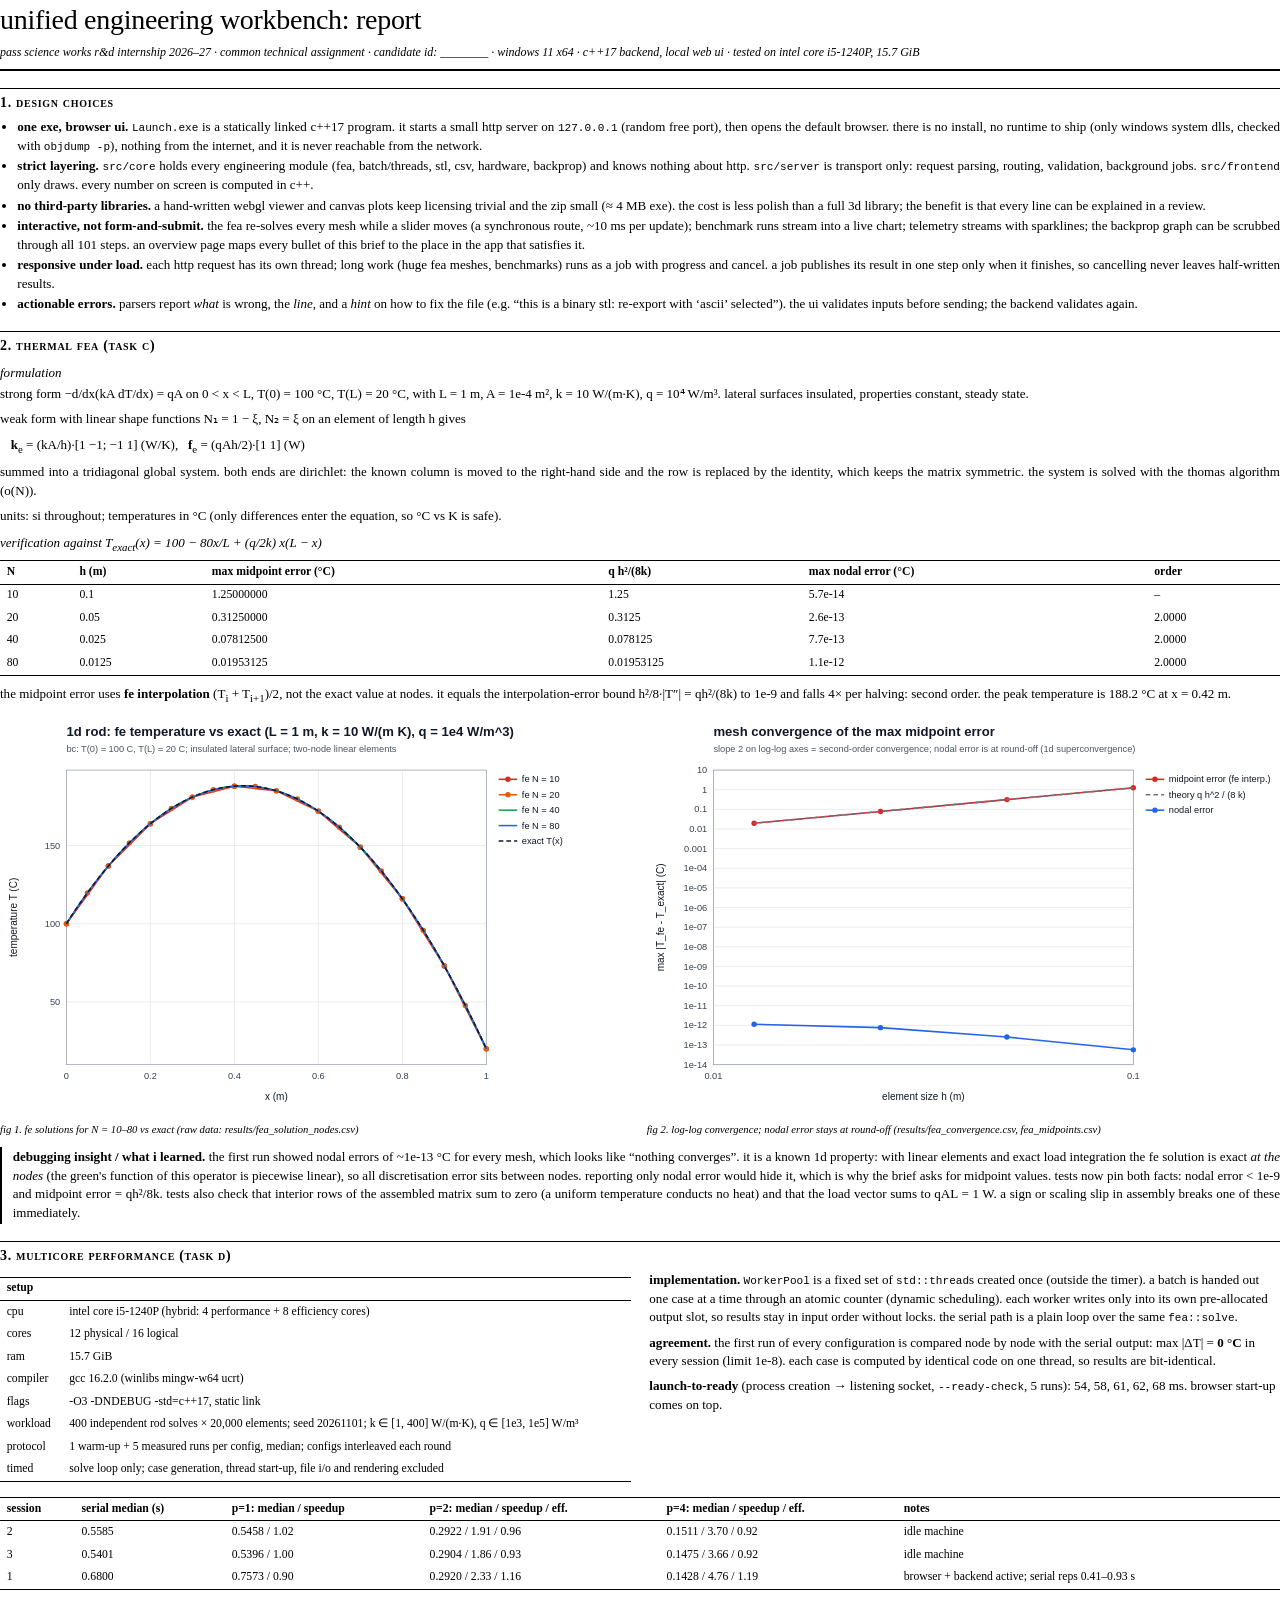
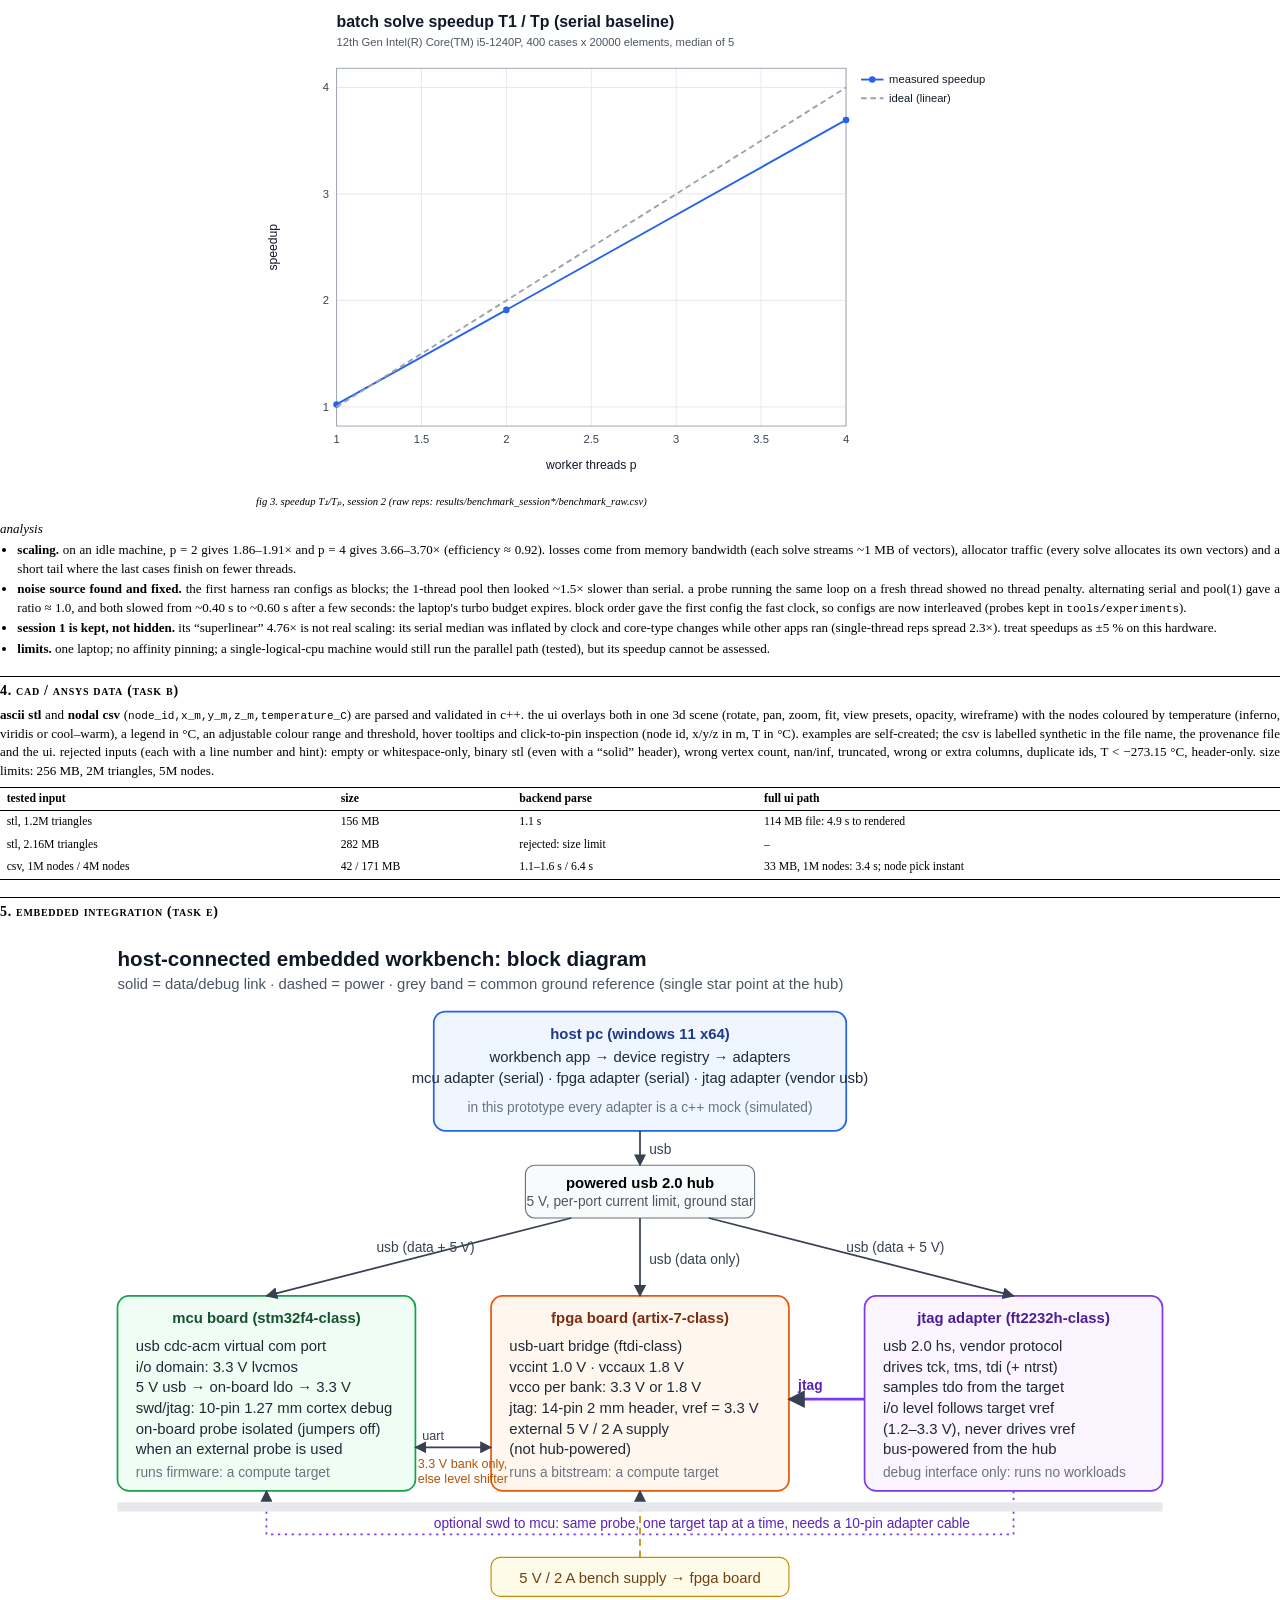
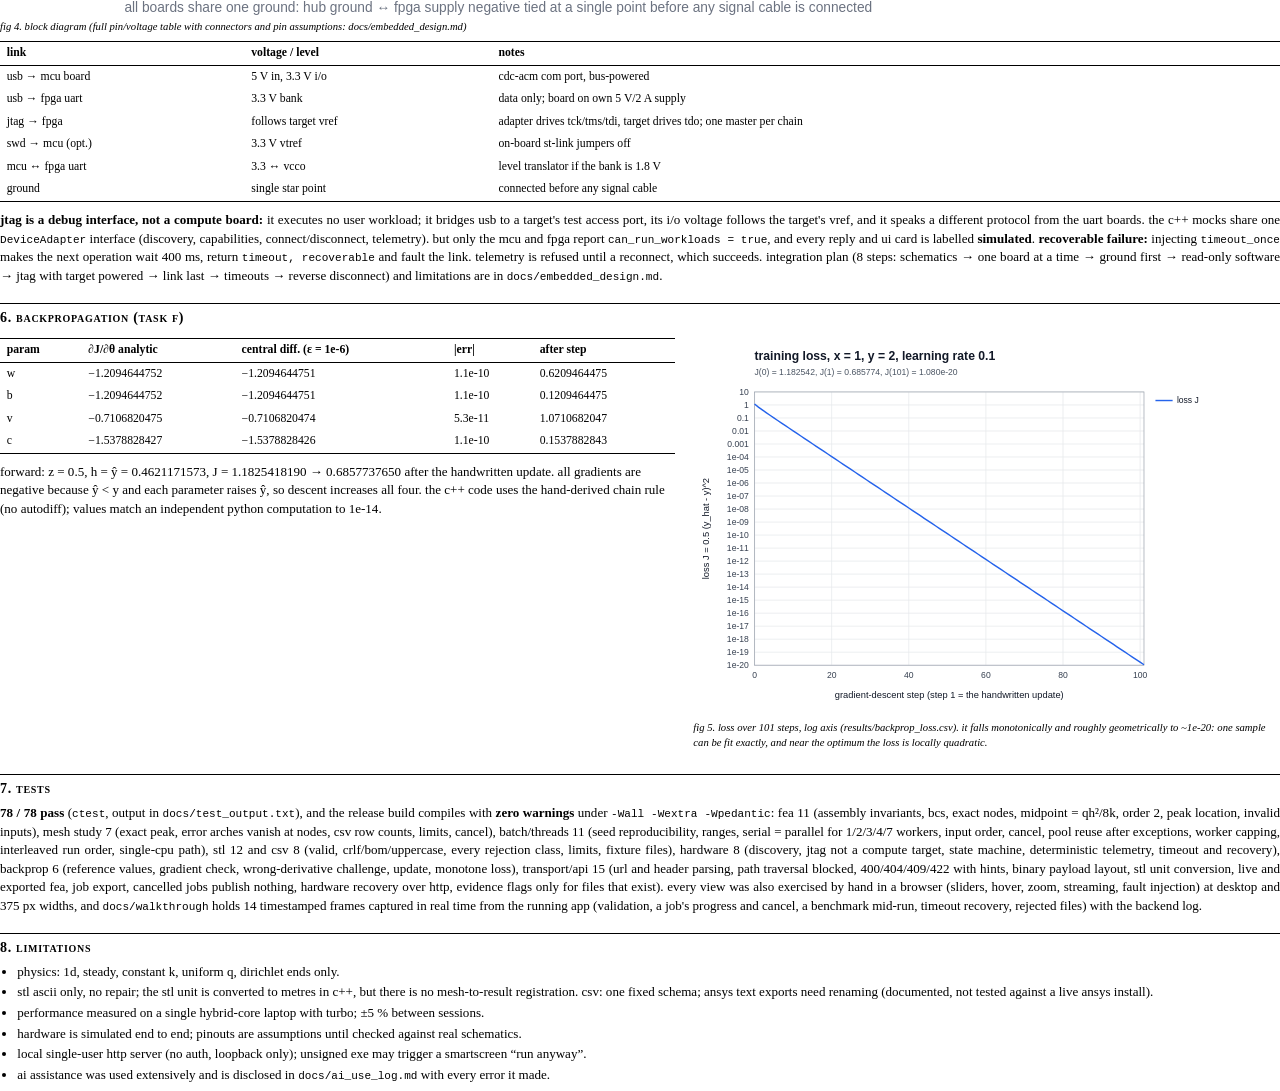
==== commit fbc0d084: "docs: plain technical layout for the report and submission cover black serif text, ruled tables, pag" ====
--- a/docs/report.html
+++ b/docs/report.html
@@ -4,33 +4,45 @@
 <meta charset="utf-8">
 <title>unified engineering workbench: report</title>
 <style>
-  @page { size: A4; margin: 14mm 15mm 14mm 15mm; }
-  :root { --ink: #111827; --muted: #4b5563; --rule: #d1d5db; --accent: #0a66d8; }
+  @page {
+    size: A4; margin: 16mm 17mm 17mm 17mm;
+    @bottom-left { content: "unified engineering workbench"; font: italic 7.5pt Cambria, Georgia, serif; color: #000; }
+    @bottom-right { content: counter(page) " / " counter(pages); font: 7.5pt Cambria, Georgia, serif; color: #000; }
+  }
   html { -webkit-print-color-adjust: exact; print-color-adjust: exact; }
-  body { font: 9.6pt/1.42 "Segoe UI", system-ui, sans-serif; color: var(--ink); margin: 0; }
-  h1 { font-size: 17pt; margin: 0 0 2pt; letter-spacing: -0.01em; }
-  h2 { font-size: 11.5pt; margin: 12pt 0 4pt; color: var(--accent); border-bottom: 1px solid var(--rule); padding-bottom: 2pt; }
-  h3 { font-size: 10pt; margin: 8pt 0 3pt; }
-  p { margin: 0 0 5pt; }
-  ul { margin: 0 0 5pt; padding-left: 14pt; }
-  li { margin: 1pt 0; }
-  code { font: 8.6pt Consolas, monospace; background: #f3f4f6; padding: 0 2pt; border-radius: 2pt; }
-  table { border-collapse: collapse; width: 100%; margin: 3pt 0 6pt; font-size: 8.8pt; font-variant-numeric: tabular-nums; }
-  th, td { border-bottom: 1px solid var(--rule); padding: 2.5pt 5pt; text-align: left; vertical-align: top; }
-  th { color: var(--muted); font-weight: 600; background: #f9fafb; }
-  .sub { color: var(--muted); margin-bottom: 8pt; }
-  .figs { display: grid; grid-template-columns: 1fr 1fr; gap: 6pt; margin: 4pt 0 6pt; }
-  .figs img, .fig img { width: 100%; border: 1px solid var(--rule); border-radius: 3pt; }
-  .fig { margin: 4pt 0; }
-  .cap { font-size: 8pt; color: var(--muted); margin-top: 1pt; }
-  .two { display: grid; grid-template-columns: 1fr 1fr; gap: 12pt; }
+  body { font: 9.8pt/1.42 Cambria, Georgia, serif; color: #000; margin: 0; font-variant-numeric: lining-nums; }
+  a { color: #000; }
+  h1 { font-size: 21pt; font-weight: 400; letter-spacing: -0.01em; margin: 0 0 3pt; }
+  h2 { font-size: 10.5pt; font-weight: 700; font-variant: small-caps; letter-spacing: 0.05em; margin: 13pt 0 4pt;
+       border-top: 0.75pt solid #000; padding-top: 3pt; }
+  h3 { font-size: 9.8pt; font-style: italic; font-weight: 400; margin: 7pt 0 2pt; }
+  p { margin: 0 0 5pt; text-align: justify; hyphens: auto; }
+  ul { margin: 0 0 5pt; padding-left: 13pt; }
+  li { margin: 1.5pt 0; text-align: justify; hyphens: auto; }
+  code { font: 8.3pt Consolas, monospace; }
+  table { border-collapse: collapse; width: 100%; margin: 4pt 0 7pt; font-size: 8.8pt; font-variant-numeric: tabular-nums lining-nums;
+          border-top: 1pt solid #000; border-bottom: 1pt solid #000; }
+  th, td { padding: 2.2pt 5pt; text-align: left; vertical-align: top; }
+  th { font-weight: 700; border-bottom: 0.5pt solid #000; }
+  .sub { font-style: italic; font-size: 9pt; margin-bottom: 4pt; padding-bottom: 6pt; border-bottom: 1.5pt solid #000; }
+  .figs { display: grid; grid-template-columns: 1fr 1fr; gap: 10pt; margin: 5pt 0 7pt; }
+  .figs img, .fig img { width: 100%; }
+  .fig { margin: 5pt 0; }
+  .cap { font-size: 8pt; font-style: italic; margin-top: 2pt; text-align: left; }
+  .two { display: grid; grid-template-columns: 1fr 1fr; gap: 14pt; }
   .break { break-before: page; }
-  .box { border: 1px solid var(--rule); border-radius: 4pt; padding: 5pt 7pt; background: #f9fafb; margin: 4pt 0 6pt; }
-  .ok { color: #15803d; font-weight: 600; }
+  .box { border-left: 1.5pt solid #000; padding: 1pt 0 1pt 8pt; margin: 6pt 0 7pt; text-align: justify; }
+  .ok { font-weight: 700; }
   .figs, .fig, table, .box, .two { break-inside: avoid; }
-  h2 { break-after: avoid; }
+  h2, h3 { break-after: avoid; }
   .bp { grid-template-columns: 1.15fr 1fr; }
   .bp td, .bp th { white-space: nowrap; }
+  .two p, .two li, .bp p { text-align: left; hyphens: manual; }
+  .fea h3 { margin-top: 6pt; }
+  .fea table { width: 100%; }
+  .narrowfig { width: 60%; margin: 4pt auto 8pt; break-inside: avoid; }
+  .narrowfig img { width: 100%; }
+  .perf h3 { margin-top: 2pt; }
 </style>
 </head>
 <body>
@@ -59,7 +71,7 @@
 </ul>
 
 <h2>2. thermal fea (task c)</h2>
-<div class="two">
+<div class="fea">
 <div>
 <h3>formulation</h3>
 <p>strong form −d/dx(kA dT/dx) = qA on 0 &lt; x &lt; L, T(0) = 100 °C, T(L) = 20 °C, with L = 1 m, A = 1e-4 m², k = 10 W/(m·K),
@@ -125,8 +137,8 @@
   <tr><td>3</td><td>0.5401</td><td>0.5396 / 1.00</td><td>0.2904 / 1.86 / 0.93</td><td>0.1475 / 3.66 / 0.92</td><td>idle machine</td></tr>
   <tr><td>1</td><td>0.6800</td><td>0.7573 / 0.90</td><td>0.2920 / 2.33 / 1.16</td><td>0.1428 / 4.76 / 1.19</td><td>browser + backend active; serial reps 0.41–0.93 s</td></tr>
 </table>
-<div class="figs">
-  <div><img src="../results/benchmark_session2/benchmark_speedup.svg" alt=""><div class="cap">fig 3. speedup T₁/Tₚ, session 2 (raw reps: results/benchmark_session*/benchmark_raw.csv)</div></div>
+<div class="perf">
+  <div class="narrowfig"><img src="../results/benchmark_session2/benchmark_speedup.svg" alt=""><div class="cap">fig 3. speedup T₁/Tₚ, session 2 (raw reps: results/benchmark_session*/benchmark_raw.csv)</div></div>
   <div>
     <h3>analysis</h3>
     <ul>
@@ -160,7 +172,7 @@
 
 <h2>5. embedded integration (task e)</h2>
 <div class="fig">
-<img src="../src/frontend/img/block_diagram.svg" alt="" style="width:88%;display:block;margin:0 auto;border:1px solid #d1d5db;border-radius:3pt">
+<img src="../src/frontend/img/block_diagram.svg" alt="" style="width:86%;display:block;margin:0 auto">
 <div class="cap">fig 4. block diagram (full pin/voltage table with connectors and pin assumptions: docs/embedded_design.md)</div>
 </div>
 <div>
